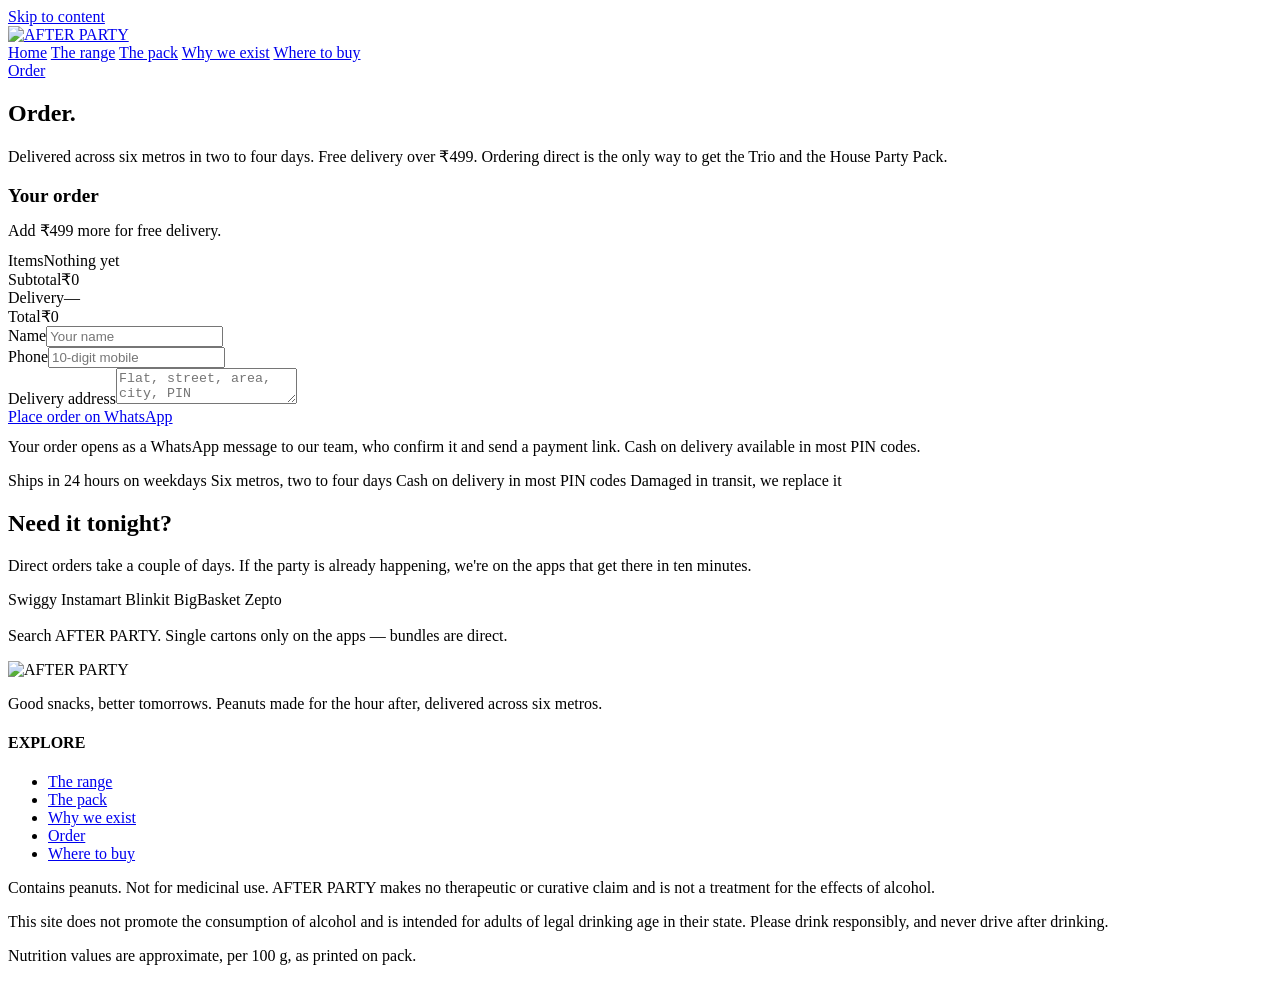
==== order.html @ a05097b3 "Add files via upload" ====
<!DOCTYPE html>
<html lang="en">
<head>
<meta charset="utf-8" />
<meta name="viewport" content="width=device-width, initial-scale=1" />
<title>Order — AFTER PARTY</title>
<meta name="description" content="Order AFTER PARTY peanuts direct. Single cartons, the Trio, or the House Party Pack. Free delivery over Rs 499." />
<meta name="theme-color" content="#1A0B24" />
<meta property="og:title" content="AFTER PARTY — good snacks, better tomorrows" />
<meta property="og:description" content="Peanuts for the hour after. Three flavours, 145 g, delivered." />
<link rel="preconnect" href="https://fonts.googleapis.com">
<link rel="preconnect" href="https://fonts.gstatic.com" crossorigin>
<link href="https://fonts.googleapis.com/css2?family=Bricolage+Grotesque:opsz,wght@12..96,400;12..96,600;12..96,800&family=Fraunces:ital,opsz,wght@0,9..144,400;0,9..144,600;1,9..144,400&display=swap" rel="stylesheet">
<link rel="icon" href="data:image/svg+xml,<svg xmlns='http://www.w3.org/2000/svg' viewBox='0 0 100 100'><rect width='100' height='100' rx='22' fill='%233A0B3F'/><path d='M55 18 L34 54 h14 l-6 30 22-38 h-14 z' fill='%23FFD21E'/></svg>">
<link rel="stylesheet" href="assets/styles.css">
</head>
<body>
<a class="skip" href="#main">Skip to content</a>

<header>
  <div class="wrap bar">
    <a class="mark" href="index.html"><img src="assets/logo.png" alt="AFTER PARTY" /></a>
    <nav>
      <a href="index.html">Home</a>
      <a href="product.html">The range</a>
      <a href="product.html#pack">The pack</a>
      <a href="story.html">Why we exist</a>
      <a href="index.html#stockists">Where to buy</a>
    </nav>
    <a class="cartlink" href="order.html" aria-current="page" data-cartcount>Order</a>
  </div>
</header>

<main id="main">

<section class="sec first">
  <div class="wrap">
    <div class="head">
      <h2>Order.</h2>
      <p class="lede">Delivered across six metros in two to four days. Free delivery over ₹499. Ordering direct is the only way to get the Trio and the House Party Pack.</p>
    </div>
    <div class="ordergrid">
      <div class="pick" id="pick"></div>

      <aside class="summary">
        <h3 style="font-size:1.2rem; margin-bottom:14px">Your order</h3>
        <div class="freebar"><i id="freebar"></i></div>
        <p class="small" id="freenote" style="margin:0 0 12px">Add ₹499 more for free delivery.</p>
        <div class="sumline"><span>Items</span><span id="sumitems">Nothing yet</span></div>
        <div class="sumline"><span>Subtotal</span><span id="sumsub">₹0</span></div>
        <div class="sumline"><span>Delivery</span><span id="sumship">—</span></div>
        <div class="sumline tot"><span>Total</span><span id="sumtot">₹0</span></div>

        <div class="fields">
          <div><label for="fname">Name</label><input id="fname" type="text" autocomplete="name" placeholder="Your name" /></div>
          <div><label for="fphone">Phone</label><input id="fphone" type="tel" autocomplete="tel" placeholder="10-digit mobile" /></div>
          <div><label for="faddr">Delivery address</label><textarea id="faddr" autocomplete="street-address" placeholder="Flat, street, area, city, PIN"></textarea></div>
        </div>

        <a class="btn" id="place" href="#" role="button">Place order on WhatsApp</a>
        <p class="small" style="margin-top:12px">Your order opens as a WhatsApp message to our team, who confirm it and send a payment link. Cash on delivery available in most PIN codes.</p>
      </aside>
    </div>

    <div class="trust">
      <span>Ships in 24 hours on weekdays</span>
      <span>Six metros, two to four days</span>
      <span>Cash on delivery in most PIN codes</span>
      <span>Damaged in transit, we replace it</span>
    </div>
  </div>
</section>

<section class="sec">
  <div class="wrap">
    <div class="head">
      <h2>Need it tonight?</h2>
      <p class="lede">Direct orders take a couple of days. If the party is already happening, we're on the apps that get there in ten minutes.</p>
    </div>
    <div class="platforms">
      <span class="plat"><i style="background:#FC8019"></i>Swiggy Instamart</span>
      <span class="plat"><i style="background:#F8CB46"></i>Blinkit</span>
      <span class="plat"><i style="background:#84C225"></i>BigBasket</span>
      <span class="plat"><i style="background:#7B2FF7"></i>Zepto</span>
    </div>
    <p class="small" style="margin-top:18px">Search AFTER PARTY. Single cartons only on the apps — bundles are direct.</p>
  </div>
</section>

</main>

<footer>
  <div class="wrap fgrid">
    <div>
      <img src="assets/logo.png" alt="AFTER PARTY" />
      <p class="small">Good snacks, better tomorrows. Peanuts made for the hour after, delivered across six metros.</p>
    </div>
    <div>
      <h4>EXPLORE</h4>
      <ul>
        <li><a href="product.html">The range</a></li>
        <li><a href="product.html#pack">The pack</a></li>
        <li><a href="story.html">Why we exist</a></li>
        <li><a href="order.html">Order</a></li>
        <li><a href="index.html#stockists">Where to buy</a></li>
      </ul>
    </div>
    <div class="legal">
      <p>Contains peanuts. Not for medicinal use. AFTER PARTY makes no therapeutic or curative claim and is not a treatment for the effects of alcohol.</p>
      <p>This site does not promote the consumption of alcohol and is intended for adults of legal drinking age in their state. Please drink responsibly, and never drive after drinking.</p>
      <p>Nutrition values are approximate, per 100 g, as printed on pack.</p>
    </div>
  </div>
</footer>

<script src="assets/app.js"></script>
</body>
</html>
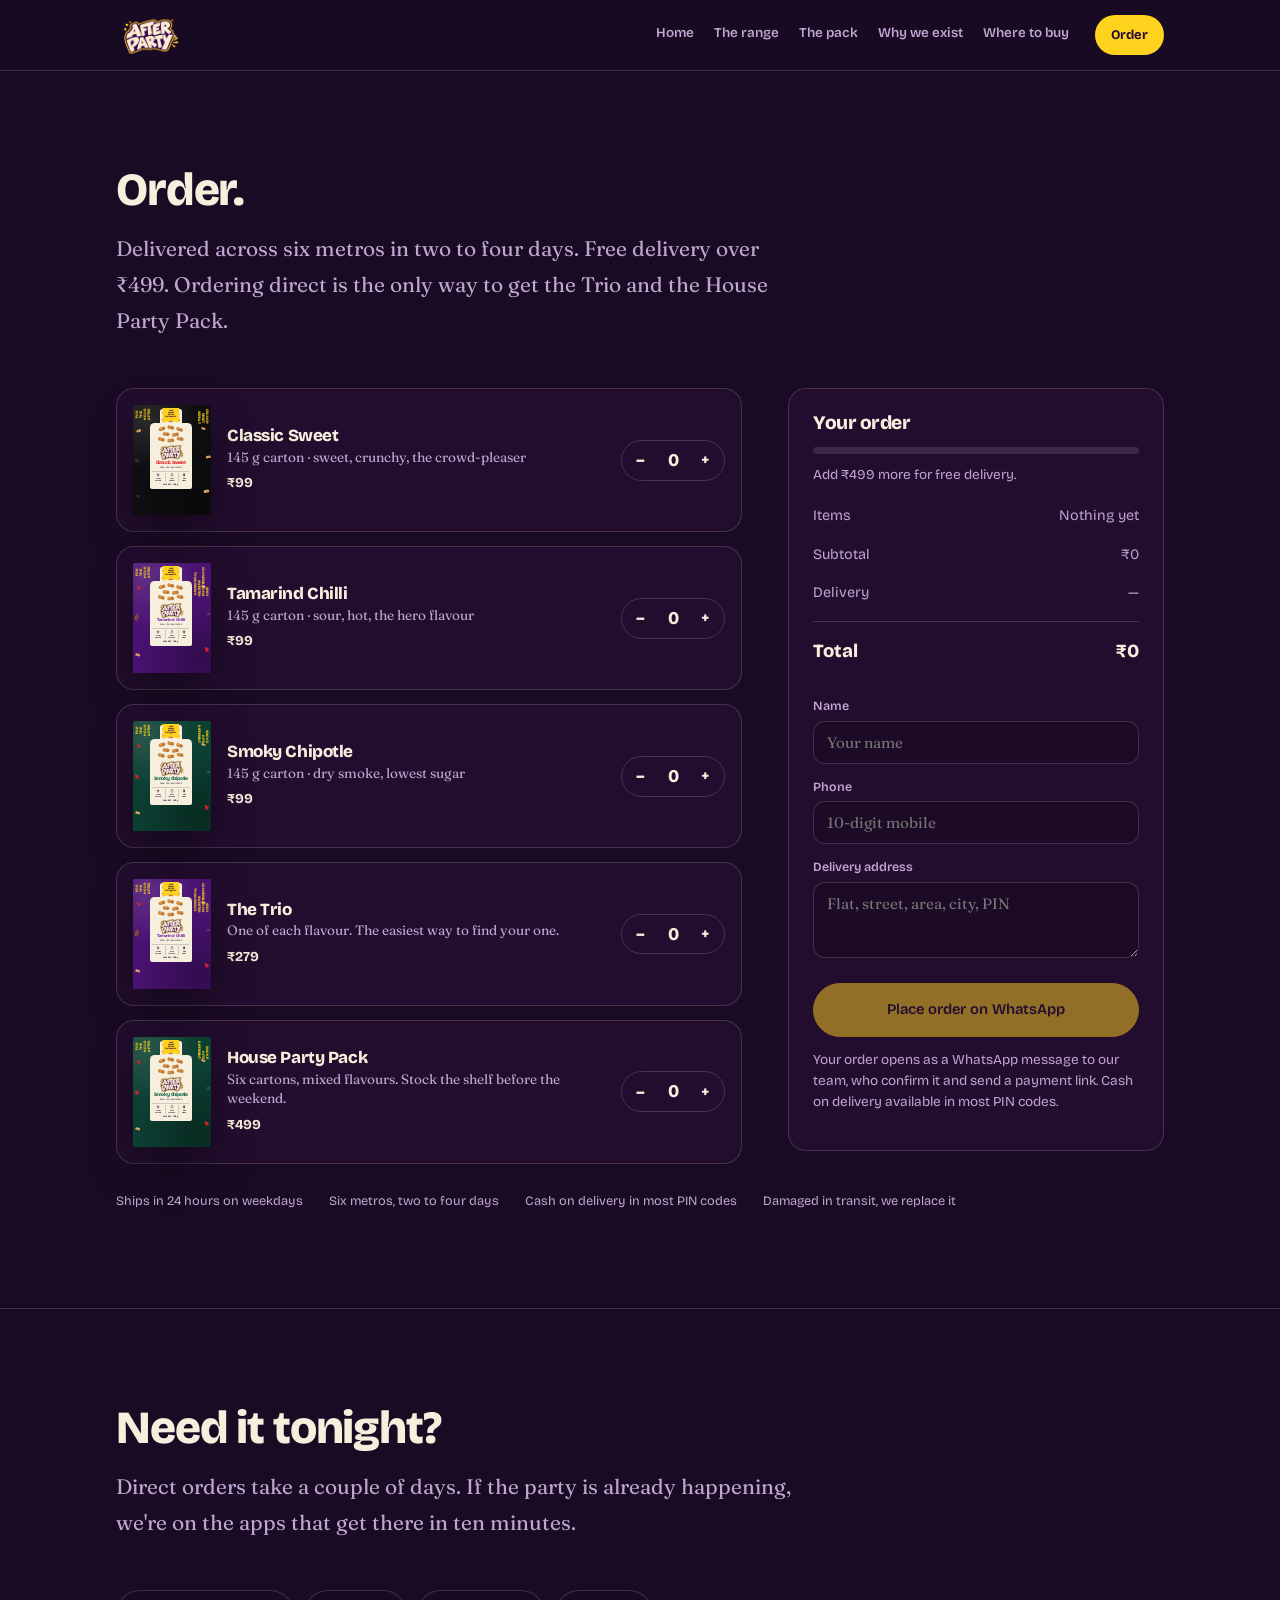
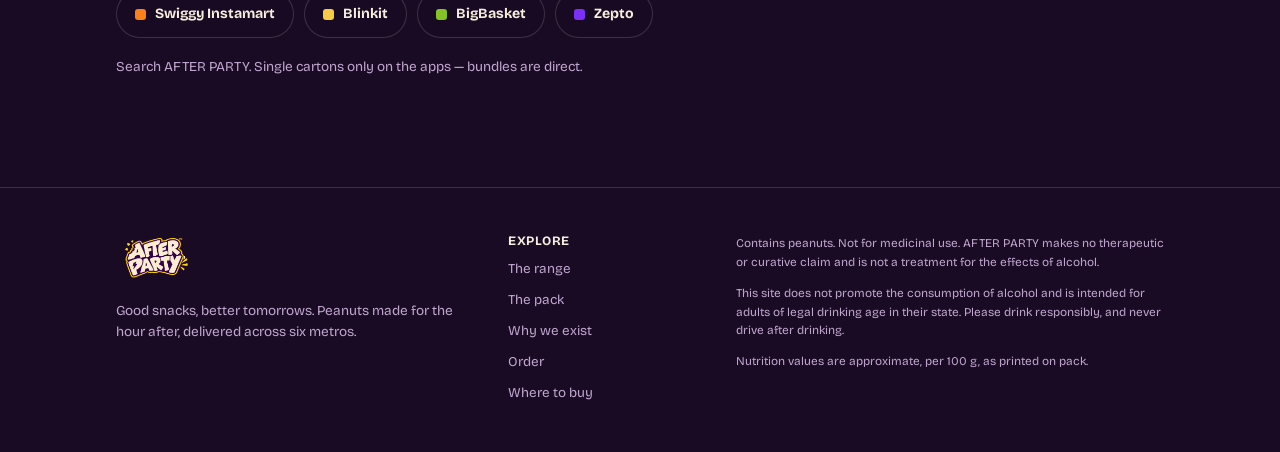
==== commit 402020b1: "Add files via upload" ====
--- a/order.html
+++ b/order.html
@@ -12,14 +12,14 @@
 <link rel="preconnect" href="https://fonts.gstatic.com" crossorigin>
 <link href="https://fonts.googleapis.com/css2?family=Bricolage+Grotesque:opsz,wght@12..96,400;12..96,600;12..96,800&family=Fraunces:ital,opsz,wght@0,9..144,400;0,9..144,600;1,9..144,400&display=swap" rel="stylesheet">
 <link rel="icon" href="data:image/svg+xml,<svg xmlns='http://www.w3.org/2000/svg' viewBox='0 0 100 100'><rect width='100' height='100' rx='22' fill='%233A0B3F'/><path d='M55 18 L34 54 h14 l-6 30 22-38 h-14 z' fill='%23FFD21E'/></svg>">
-<link rel="stylesheet" href="assets/styles.css">
+<link rel="stylesheet" href="styles.css">
 </head>
 <body>
 <a class="skip" href="#main">Skip to content</a>
 
 <header>
   <div class="wrap bar">
-    <a class="mark" href="index.html"><img src="assets/logo.png" alt="AFTER PARTY" /></a>
+    <a class="mark" href="index.html"><img src="logo.png" alt="AFTER PARTY" /></a>
     <nav>
       <a href="index.html">Home</a>
       <a href="product.html">The range</a>
@@ -92,7 +92,7 @@
 <footer>
   <div class="wrap fgrid">
     <div>
-      <img src="assets/logo.png" alt="AFTER PARTY" />
+      <img src="logo.png" alt="AFTER PARTY" />
       <p class="small">Good snacks, better tomorrows. Peanuts made for the hour after, delivered across six metros.</p>
     </div>
     <div>
@@ -113,6 +113,6 @@
   </div>
 </footer>
 
-<script src="assets/app.js"></script>
+<script src="app.js"></script>
 </body>
 </html>
--- a/styles.css
+++ b/styles.css
@@ -0,0 +1,303 @@
+/* ============ AFTER PARTY — shared styles ============ */
+:root{
+  --bg:#1A0B24; --surface:#2A1038; --text:#F7EFDD; --muted:#C0A6CF;
+  --accent:#FFD21E; --accent2:#FF5A5F; --line:rgba(247,239,221,.16);
+  --wrap:1160px; --gut:clamp(20px,5vw,56px); --r:18px; --ink:#2A0B33;
+  --display:"Bricolage Grotesque", system-ui, sans-serif;
+  --body:"Fraunces", Georgia, serif;
+}
+*{box-sizing:border-box}
+html{scroll-behavior:smooth; -webkit-text-size-adjust:100%}
+@media (prefers-reduced-motion:reduce){ html{scroll-behavior:auto} *{animation:none !important; transition-duration:.001ms !important} }
+body{margin:0; background:var(--bg); color:var(--text); font-family:var(--body);
+     font-size:clamp(16px,1.02vw + 13px,18px); line-height:1.72; overflow-x:hidden;
+     transition:background-color .18s linear, color .18s linear}
+h1,h2,h3,h4,.d{font-family:var(--display); line-height:1.02; letter-spacing:-.025em; font-weight:800; margin:0}
+p{margin:0 0 1em} a{color:inherit}
+img{max-width:100%}
+::selection{background:var(--accent); color:var(--ink)}
+:focus-visible{outline:3px solid var(--accent); outline-offset:3px; border-radius:6px}
+.wrap{max-width:var(--wrap); margin-inline:auto; padding-inline:var(--gut)}
+.sec{padding-block:clamp(60px,7.5vw,110px); border-top:1px solid var(--line)}
+.sec.first{border-top:0}
+.lede{font-size:clamp(17px,1.1vw + 14px,21px); color:var(--muted); max-width:62ch}
+.small{font-size:.85rem; line-height:1.55; font-family:var(--display); font-weight:400; color:var(--muted)}
+.hint{font-family:var(--display); font-weight:600; font-size:.74rem; letter-spacing:.04em; color:var(--accent)}
+.head{max-width:58ch; margin-bottom:clamp(28px,4vw,50px)}
+.head h2{font-size:clamp(28px,3.6vw,46px); margin-bottom:16px}
+.center{text-align:center; margin-inline:auto}
+
+/* ---------- header ---------- */
+header{position:sticky; top:0; z-index:50; background:color-mix(in srgb, var(--bg) 90%, transparent);
+       backdrop-filter:blur(14px) saturate(1.2); border-bottom:1px solid var(--line)}
+.bar{display:flex; align-items:center; gap:clamp(10px,2.4vw,26px); min-height:70px}
+.mark{display:flex; align-items:center; text-decoration:none; flex:none}
+.mark img{height:38px; width:auto; display:block}
+nav{display:flex; gap:20px; margin-left:auto}
+nav a{font-family:var(--display); font-weight:600; font-size:.84rem; text-decoration:none; color:var(--muted); padding:4px 0; border-bottom:2px solid transparent; white-space:nowrap}
+nav a:hover{color:var(--text); border-bottom-color:var(--accent)}
+nav a[aria-current=page]{color:var(--text); border-bottom-color:var(--accent)}
+.cartlink{font-family:var(--display); font-weight:700; font-size:.82rem; text-decoration:none; padding:9px 16px;
+  border-radius:99px; background:var(--accent); color:var(--ink); white-space:nowrap; flex:none}
+.cartlink:hover{filter:brightness(1.06)}
+@media (max-width:1040px){ nav{display:none} .bar{justify-content:space-between} }
+
+/* ---------- buttons ---------- */
+.btn{display:inline-block; font-family:var(--display); font-weight:600; font-size:.92rem; text-decoration:none;
+     padding:13px 22px; border-radius:99px; border:1.5px solid var(--accent); background:var(--accent);
+     color:var(--ink); cursor:pointer; transition:transform .12s ease}
+.btn:hover{transform:translateY(-2px)}
+.btn.ghost{background:transparent; color:var(--text); border-color:var(--line)}
+.btn.ghost:hover{border-color:var(--accent)}
+.btn.big{font-size:1rem; padding:16px 30px}
+.cta{display:flex; flex-wrap:wrap; gap:12px; margin-top:30px}
+
+/* ============ CARTON ============ */
+.cartbox{container-type:inline-size; width:100%}
+.cart{position:relative; width:100%; border-radius:2cqw; overflow:hidden; color:#fff;
+      font-family:var(--display); background:var(--fbg); box-shadow:0 18px 40px rgba(0,0,0,.38);
+      transition:transform .25s cubic-bezier(.2,.8,.3,1)}
+.cart::before{content:""; position:absolute; inset:0; z-index:0; background:
+   radial-gradient(circle at 16% 12%, rgba(255,255,255,.12), transparent 44%),
+   radial-gradient(circle at 86% 88%, rgba(0,0,0,.34), transparent 56%)}
+.cart > *{position:relative; z-index:2}
+.conf{position:absolute; z-index:1; opacity:.95}
+
+/* front */
+.face-front{aspect-ratio:105/148; padding:4.5cqw 3.5cqw; display:flex; flex-direction:column; align-items:center; gap:1.4cqw; text-align:center}
+.fhead{display:grid; grid-template-columns:13cqw minmax(0,1fr) 16cqw; gap:1.5cqw; width:100%; align-items:start}
+.vt{writing-mode:vertical-rl; font-weight:800; font-size:4.6cqw; line-height:1.1; letter-spacing:-.02em; color:var(--accent)}
+.vt.l{transform:rotate(180deg); justify-self:start}
+.vt.r{justify-self:end; text-align:right}
+.vt u{text-decoration:none; display:block; height:.5cqw; background:var(--accent); width:60%; margin-top:1.2cqw; border-radius:1cqw}
+.jarwrap{position:relative; display:flex; flex-direction:column; align-items:center; width:100%}
+.neck{width:46%; background:#F7EFDD; border-radius:3cqw 3cqw 0 0; padding:2cqw 1.5cqw 0; margin-bottom:-.5cqw}
+.neck svg{width:100%; height:auto; display:block}
+.ribbon{position:absolute; top:-1cqw; left:50%; transform:translateX(-50%); width:36%; background:var(--accent);
+  color:var(--ink); font-size:2.3cqw; font-weight:800; line-height:1.2; padding:1.6cqw 1cqw 2.6cqw;
+  clip-path:polygon(0 0,100% 0,100% 100%,50% 86%,0 100%); z-index:3}
+.ribbon i{display:block; font-size:3.4cqw; line-height:1; margin-top:.6cqw}
+.jar{width:88%; background:#F7EFDD; border-radius:6cqw 6cqw 2.5cqw 2.5cqw; padding:1.5cqw 3cqw 3cqw; color:var(--ink)}
+.jar .pnts{width:74%; margin:0 auto .5cqw; display:block}
+.jar .lg{width:72%; margin:0 auto; display:block}
+.flav{font-size:6.4cqw; font-weight:800; letter-spacing:-.04em; color:var(--facc); line-height:1.05; margin-top:.5cqw; white-space:nowrap}
+.flav.two{font-size:5.2cqw}
+.arach{font-size:2.6cqw; font-weight:600; letter-spacing:.1em; color:#5A4A5E; margin-top:.4cqw}
+.claims{display:flex; justify-content:space-between; gap:1cqw; margin-top:2cqw; padding-top:1.6cqw; border-top:.3cqw solid rgba(42,11,51,.18)}
+.claims span{display:flex; flex-direction:column; align-items:center; gap:.8cqw; font-size:1.9cqw; font-weight:700;
+  letter-spacing:.04em; width:32%; line-height:1.2; color:var(--ink)}
+.claims span + span{border-left:.3cqw solid rgba(42,11,51,.18); padding-left:1cqw}
+.claims svg{width:5.4cqw; height:5.4cqw; display:block}
+.netwt{font-size:2.8cqw; font-weight:700; margin-top:1.4cqw; color:var(--ink)}
+
+/* back / side / top */
+.face-back{aspect-ratio:105/148; padding:5cqw 4.5cqw; display:flex; flex-direction:column; gap:1.8cqw}
+.face-back img.lg{width:32%; display:block}
+.bk-tag{font-size:3.4cqw; font-weight:800; color:var(--accent); line-height:1.15}
+.bk-desc{font-size:2.5cqw; line-height:1.4; color:rgba(255,255,255,.88); font-family:var(--body)}
+.ntab{background:#fff; color:#111; border-radius:1cqw; padding:2cqw 2.4cqw; font-size:2.3cqw}
+.ntab h5{font-size:2.6cqw; margin:0 0 .4cqw; font-family:var(--display); font-weight:800}
+.ntab .per{font-size:2cqw; font-weight:600; color:#666; margin-bottom:1cqw; display:block}
+.ntab div{display:flex; justify-content:space-between; gap:2cqw; padding:.45cqw 0; border-top:1px solid rgba(0,0,0,.12)}
+.ntab div b{font-weight:700}
+.ntab div.e{background:rgba(255,210,30,.4); margin-inline:-1cqw; padding-inline:1cqw}
+.bk-block{font-size:2.25cqw; line-height:1.4; color:rgba(255,255,255,.9); font-family:var(--body)}
+.bk-block b{font-family:var(--display); font-weight:700; color:#fff}
+.bk-fields{display:flex; gap:2cqw; align-items:flex-end; margin-top:auto}
+.bk-fields .fl{flex:1; font-size:2cqw; color:rgba(255,255,255,.75)}
+.bk-fields .fl span{display:block; border-bottom:1px dotted rgba(255,255,255,.5); height:2.4cqw}
+.bk-foot{display:flex; align-items:flex-end; justify-content:space-between; gap:2cqw}
+.bcode{display:flex; align-items:flex-end; gap:.4cqw; height:9cqw; background:#fff; padding:1cqw; border-radius:.6cqw}
+.bcode i{display:block; width:.55cqw; height:100%; background:#111}
+.bcode i:nth-child(3n){width:1.1cqw} .bcode i:nth-child(4n){height:80%}
+.vegm{width:5cqw; height:5cqw; border:.45cqw solid #1F7A34; display:grid; place-items:center; background:#fff}
+.vegm i{width:2.2cqw; height:2.2cqw; border-radius:50%; background:#1F7A34}
+.bk-sign{font-size:3cqw; font-weight:800; color:var(--accent); line-height:1.15}
+.face-side{aspect-ratio:50/148; padding:6cqw 4cqw; display:flex; flex-direction:column; gap:4cqw}
+.face-side .big{font-size:9cqw; font-weight:800; line-height:1.02; letter-spacing:-.03em}
+.face-side .big em{font-style:normal; color:var(--accent)}
+.face-side ul{list-style:none; margin:0; padding:0; display:grid; gap:3cqw; font-size:4.2cqw; font-weight:700}
+.face-side li{display:flex; align-items:center; gap:2.5cqw}
+.face-side li svg{width:8cqw; height:8cqw; flex:none}
+.face-side .sign{margin-top:auto; font-size:5cqw; font-weight:800; color:var(--accent); line-height:1.12}
+.face-top{aspect-ratio:105/50; display:grid; place-items:center; text-align:center; padding:4cqw}
+.face-top img{width:38%; display:block; margin:0 auto 2cqw}
+.face-top p{margin:0; font-size:4cqw; font-weight:800}
+
+/* ---------- hero ---------- */
+.hero{padding-top:clamp(34px,5vw,60px); padding-bottom:clamp(44px,6vw,84px); position:relative; overflow:hidden}
+.hero::after{content:""; position:absolute; inset:auto -30% -62% 42%; height:520px; border-radius:50%;
+  background:radial-gradient(circle at 50% 50%, color-mix(in srgb, var(--accent2) 28%, transparent), transparent 62%);
+  filter:blur(30px); pointer-events:none}
+.hero .wrap{position:relative; z-index:1}
+.herogrid{display:grid; grid-template-columns:minmax(0,1.05fr) minmax(0,.95fr); gap:clamp(24px,5vw,58px); align-items:center}
+@media (max-width:900px){ .herogrid{grid-template-columns:1fr} }
+h1{font-size:clamp(38px,6.6vw,76px)}
+.heroline{margin-top:22px; max-width:48ch; font-size:clamp(17px,1vw + 14px,20px); color:var(--muted)}
+.herostack{display:flex; justify-content:center; align-items:center; min-height:330px}
+.herostack .cartbox{width:min(46%,210px)}
+.herostack .cartbox:first-child{transform:rotate(-8deg) translate(20px,10px); z-index:0}
+.herostack .cartbox:last-child{transform:rotate(5deg) translate(-16px,-6px); z-index:1}
+.timeline{display:grid; grid-template-columns:repeat(3,1fr); margin-top:40px; border-top:1px solid var(--line)}
+.timeline div{padding:16px 16px 0 0}
+.timeline b{display:block; font-family:var(--display); font-weight:800; font-size:1.05rem}
+.timeline p{margin:4px 0 0; font-size:.88rem; color:var(--muted); line-height:1.5}
+.timeline div:nth-child(2) b{color:var(--accent)}
+@media (max-width:620px){ .timeline{grid-template-columns:1fr} .timeline div{border-top:1px solid var(--line); padding-top:12px} .timeline div:first-child{border-top:0} }
+
+/* ---------- sku grid ---------- */
+.skus{display:grid; grid-template-columns:repeat(auto-fit,minmax(255px,1fr)); gap:20px}
+.sku{border:1px solid var(--line); border-radius:var(--r); padding:20px; display:flex; flex-direction:column; gap:10px;
+     background:color-mix(in srgb, var(--surface) 55%, transparent)}
+.sku:hover .cart{transform:translateY(-6px) rotate(-1.5deg)}
+.sku.shake .cart{animation:wob .5s ease}
+@keyframes wob{0%{transform:translateY(-6px) rotate(-1.5deg)}30%{transform:translateY(-13px) rotate(5deg)}
+  60%{transform:translateY(-3px) rotate(-4deg)}100%{transform:translateY(-6px) rotate(-1.5deg)}}
+.sku h3{font-size:1.22rem}
+.sku p{margin:0; font-size:.94rem; color:var(--muted); line-height:1.55}
+.meter{list-style:none; margin:2px 0 0; padding:0; display:grid; gap:7px}
+.meter li{display:flex; align-items:center; gap:10px; font-family:var(--display); font-weight:600; font-size:.78rem; color:var(--muted)}
+.meter li span{margin-left:auto; display:flex; gap:4px}
+.meter i{width:7px; height:7px; border-radius:50%; background:color-mix(in srgb, var(--text) 16%, transparent)}
+.meter i.on{background:var(--accent)}
+.sku .price{margin-top:auto; font-family:var(--display); font-weight:800; font-size:1.02rem; padding-top:14px;
+            border-top:1px solid var(--line); display:flex; align-items:center; gap:10px; flex-wrap:wrap}
+.sku .price small{font-weight:400; font-size:.74rem; color:var(--muted)}
+.add{margin-left:auto; font-family:var(--display); font-weight:600; font-size:.8rem; cursor:pointer; padding:8px 15px;
+     border-radius:99px; border:1.5px solid var(--accent); background:var(--accent); color:var(--ink)}
+.add:hover{filter:brightness(1.07)}
+.switch{display:inline-flex; padding:4px; border:1px solid var(--line); border-radius:99px; gap:4px; margin-bottom:26px}
+.switch button{font-family:var(--display); font-weight:600; font-size:.85rem; padding:9px 18px; border-radius:99px; border:0; cursor:pointer; background:transparent; color:var(--muted)}
+.switch button[aria-pressed=true]{background:var(--accent); color:var(--ink)}
+
+/* ---------- pack explorer ---------- */
+.explorer{display:grid; grid-template-columns:minmax(0,.95fr) minmax(0,1.05fr); gap:clamp(24px,5vw,54px); align-items:center}
+@media (max-width:900px){ .explorer{grid-template-columns:1fr} }
+.stage{display:flex; justify-content:center; align-items:center; min-height:clamp(320px,44vw,460px)}
+.stage .cartbox{transition:width .3s ease}
+.flavslider .names{display:flex; justify-content:space-between; font-family:var(--display); font-weight:600; font-size:.78rem; color:var(--muted); margin-bottom:2px}
+.flavslider .names b{color:var(--text)}
+.faces{display:flex; flex-wrap:wrap; gap:6px; margin:22px 0 18px}
+.faces button{font-family:var(--display); font-weight:600; font-size:.78rem; padding:7px 13px; border-radius:99px;
+              border:1px solid var(--line); background:transparent; color:var(--muted); cursor:pointer}
+.faces button[aria-pressed=true]{color:var(--ink); background:var(--accent); border-color:var(--accent)}
+.facenote{font-size:.95rem; color:var(--muted); min-height:3.4em}
+input[type=range]{-webkit-appearance:none; appearance:none; width:100%; height:22px; background:transparent; margin:0; cursor:grab}
+input[type=range]::-webkit-slider-runnable-track{height:6px; border-radius:99px; background:linear-gradient(90deg,var(--accent2),var(--accent))}
+input[type=range]::-moz-range-track{height:6px; border-radius:99px; background:linear-gradient(90deg,var(--accent2),var(--accent))}
+input[type=range]::-webkit-slider-thumb{-webkit-appearance:none; width:20px; height:20px; border-radius:50%; background:var(--text); border:3px solid var(--bg); margin-top:-7px}
+input[type=range]::-moz-range-thumb{width:20px; height:20px; border-radius:50%; background:var(--text); border:3px solid var(--bg)}
+
+/* ---------- availability ---------- */
+.availwrap{background:color-mix(in srgb, var(--surface) 60%, transparent); border:1px solid var(--line); border-radius:26px;
+  padding:clamp(26px,4vw,48px)}
+.availquote{font-family:var(--display); font-weight:800; font-size:clamp(24px,3.4vw,42px); letter-spacing:-.03em; line-height:1.08; max-width:18ch}
+.availquote span{display:block; color:var(--accent); font-size:.66em; margin-top:10px; letter-spacing:-.02em}
+.platforms{display:flex; flex-wrap:wrap; gap:10px; margin-top:26px}
+.plat{display:flex; align-items:center; gap:9px; font-family:var(--display); font-weight:700; font-size:.88rem;
+  padding:11px 18px; border-radius:99px; border:1px solid var(--line); background:color-mix(in srgb, var(--bg) 55%, transparent)}
+.plat i{width:11px; height:11px; border-radius:3px; display:block}
+.availgrid{display:grid; grid-template-columns:minmax(0,1fr) minmax(0,300px); gap:clamp(24px,4vw,48px); align-items:center}
+@media (max-width:860px){ .availgrid{grid-template-columns:1fr} }
+.phone{width:100%; max-width:300px; margin-inline:auto; border-radius:38px; padding:10px; background:#0C0913;
+  border:1px solid rgba(255,255,255,.14); box-shadow:0 26px 60px rgba(0,0,0,.45)}
+.screen{background:#151021; border-radius:29px; overflow:hidden; color:#EFE7FB; font-family:var(--display); font-size:.8rem}
+.statusbar{display:flex; justify-content:space-between; padding:9px 18px 4px; font-size:.68rem; font-weight:600; color:#B9A9D6}
+.statusbar b{font-weight:800; color:#EFE7FB}
+.appbar{padding:6px 16px 12px; display:flex; align-items:center; gap:8px; font-weight:800; font-size:.86rem}
+.appbar em{font-style:normal; margin-left:auto; font-size:.66rem; font-weight:600; color:#7CE0A8}
+.searchfield{margin:0 14px 12px; background:rgba(255,255,255,.07); border-radius:12px; padding:9px 12px; font-size:.76rem; color:#B9A9D6}
+.applist{padding:0 14px 16px; display:grid; grid-template-columns:1fr 1fr; gap:10px}
+.appcard{background:rgba(255,255,255,.05); border-radius:12px; padding:8px}
+.appcard.hit{background:rgba(255,210,30,.14); outline:1px solid rgba(255,210,30,.45)}
+.appcard b{display:block; font-size:.66rem; font-weight:700; margin-top:6px; line-height:1.2}
+.appcard span{font-size:.62rem; color:#B9A9D6}
+.appcard .buy{margin-top:6px; text-align:center; font-size:.62rem; font-weight:800; padding:5px; border-radius:7px; background:#FFD21E; color:#2A0B33}
+.appfoot{padding:11px 16px 16px; border-top:1px solid rgba(255,255,255,.08); font-size:.68rem; color:#B9A9D6; display:flex; justify-content:space-between}
+.appfoot b{color:#7CE0A8}
+.capt{font-family:var(--display); font-size:.76rem; font-weight:600; color:var(--muted); text-align:center; margin-top:12px}
+
+/* ---------- order page ---------- */
+.ordergrid{display:grid; grid-template-columns:minmax(0,1.25fr) minmax(0,.75fr); gap:clamp(24px,4vw,46px); align-items:start}
+@media (max-width:900px){ .ordergrid{grid-template-columns:1fr} }
+.pick{display:grid; gap:14px}
+.pickrow{display:grid; grid-template-columns:78px minmax(0,1fr) auto; gap:16px; align-items:center;
+  border:1px solid var(--line); border-radius:var(--r); padding:16px;
+  background:color-mix(in srgb, var(--surface) 50%, transparent)}
+.pickrow h3{font-size:1.06rem; margin-bottom:3px}
+.pickrow p{margin:0; font-size:.85rem; color:var(--muted); line-height:1.45}
+.qty{display:flex; align-items:center; gap:4px; border:1px solid var(--line); border-radius:99px; padding:4px}
+.qty button{width:30px; height:30px; border-radius:50%; border:0; cursor:pointer; background:transparent; color:var(--text);
+  font-family:var(--display); font-weight:800; font-size:1rem; line-height:1}
+.qty button:hover{background:var(--accent); color:var(--ink)}
+.qty output{min-width:2.2ch; text-align:center; font-family:var(--display); font-weight:800; font-variant-numeric:tabular-nums}
+.summary{border:1px solid var(--line); border-radius:var(--r); padding:24px; position:sticky; top:92px;
+  background:color-mix(in srgb, var(--surface) 62%, transparent)}
+.sumline{display:flex; justify-content:space-between; gap:12px; font-family:var(--display); font-size:.9rem; padding:7px 0; color:var(--muted)}
+.sumline.tot{font-size:1.16rem; font-weight:800; color:var(--text); border-top:1px solid var(--line); margin-top:8px; padding-top:14px}
+.summary .btn{width:100%; text-align:center; margin-top:16px}
+.freebar{height:7px; border-radius:99px; background:color-mix(in srgb, var(--text) 12%, transparent); overflow:hidden; margin:6px 0 10px}
+.freebar i{display:block; height:100%; background:var(--accent); width:0; transition:width .35s ease}
+.fields{display:grid; gap:12px; margin-top:20px}
+.fields label{font-family:var(--display); font-weight:600; font-size:.78rem; color:var(--muted); display:block; margin-bottom:4px}
+.fields input, .fields textarea{width:100%; font-family:var(--body); font-size:.95rem; color:var(--text);
+  background:color-mix(in srgb, var(--bg) 70%, transparent); border:1px solid var(--line); border-radius:12px; padding:11px 13px}
+.fields textarea{min-height:76px; resize:vertical}
+.trust{display:flex; flex-wrap:wrap; gap:14px 26px; margin-top:26px; font-family:var(--display); font-size:.8rem; color:var(--muted)}
+
+/* ---------- misc blocks ---------- */
+.grid2{display:grid; grid-template-columns:repeat(auto-fit,minmax(250px,1fr)); gap:clamp(20px,3vw,40px)}
+.stat b{display:block; font-family:var(--display); font-weight:800; font-size:clamp(30px,3.4vw,44px); line-height:1.05; color:var(--accent)}
+.stat p{margin:8px 0 0; font-size:.94rem; color:var(--muted); max-width:34ch}
+.bars{display:grid; gap:18px; max-width:640px}
+.bar b{font-family:var(--display); font-weight:600; font-size:.9rem; display:flex; justify-content:space-between; gap:12px; margin-bottom:7px}
+.bar b span{color:var(--muted); font-variant-numeric:tabular-nums}
+.track{height:10px; border-radius:99px; background:color-mix(in srgb, var(--text) 10%, transparent); overflow:hidden}
+.fill{height:100%; width:0; border-radius:99px; background:var(--accent2); transition:width 1.1s cubic-bezier(.2,.7,.2,1)}
+.bar.lead .fill{background:var(--accent)}
+.in .fill{width:var(--w)}
+.evgrid{display:grid; grid-template-columns:minmax(0,1fr) minmax(0,.85fr); gap:clamp(26px,5vw,58px); align-items:start}
+@media (max-width:880px){ .evgrid{grid-template-columns:1fr} }
+.callout{border-left:3px solid var(--accent); padding:4px 0 4px 22px; font-size:clamp(19px,1.5vw + 14px,26px);
+  line-height:1.35; font-family:var(--display); font-weight:600}
+.callout em{font-family:var(--body); font-style:italic; font-weight:400; display:block; font-size:.62em; color:var(--muted); margin-top:14px; line-height:1.5}
+.maprow{display:grid; grid-template-columns:minmax(0,1.05fr) minmax(0,.95fr); gap:clamp(26px,5vw,54px); align-items:center}
+@media (max-width:880px){ .maprow{grid-template-columns:1fr} }
+.mapbox{border:1px solid var(--line); border-radius:var(--r); padding:14px; background:color-mix(in srgb, var(--surface) 45%, transparent)}
+.mapbox svg{width:100%; height:auto; display:block}
+.statement{font-size:clamp(18px,1.3vw + 14px,22px); line-height:1.5}
+.mantra{font-family:var(--display); font-weight:800; font-size:clamp(23px,2.5vw,33px); margin-top:24px; color:var(--accent)}
+.mantra span{display:block; color:var(--text); font-size:.62em; font-weight:600; margin-top:8px}
+.segs{display:grid; grid-template-columns:repeat(auto-fit,minmax(240px,1fr)); border:1px solid var(--line); border-radius:var(--r); overflow:hidden}
+.seg{padding:26px; border-right:1px solid var(--line)}
+.seg:last-child{border-right:0}
+@media (max-width:880px){ .seg{border-right:0; border-bottom:1px solid var(--line)} .seg:last-child{border-bottom:0} }
+.seg .tag{font-family:var(--display); font-weight:600; font-size:.74rem; color:var(--accent)}
+.seg h3{font-size:1.18rem; margin:8px 0 10px}
+.seg p{font-size:.93rem; color:var(--muted); margin:0}
+.seg .meta{margin-top:14px; font-family:var(--display); font-size:.8rem; font-weight:600}
+.rows{border-top:1px solid var(--line)}
+.row{display:grid; grid-template-columns:minmax(0,.9fr) minmax(0,1.4fr) minmax(0,1.1fr); gap:20px; padding:20px 0; border-bottom:1px solid var(--line); align-items:baseline}
+.row h4{font-size:1.02rem} .row p{margin:0; font-size:.93rem; color:var(--muted)}
+.row .win2{font-family:var(--display); font-weight:600; font-size:.92rem; color:var(--accent)}
+@media (max-width:760px){ .row{grid-template-columns:1fr; gap:8px} }
+.tiles{display:grid; grid-template-columns:repeat(auto-fit,minmax(215px,1fr)); gap:18px}
+.tile{border-radius:16px; padding:24px; min-height:158px; display:flex; flex-direction:column; justify-content:space-between; font-family:var(--display); color:#fff}
+.tile p{font-size:clamp(17px,1.4vw,20px); font-weight:800; line-height:1.15; margin:0}
+.tile span{font-size:.68rem; font-weight:600; opacity:.85}
+.tile.a{background:#0E0E10; border:1px solid #E01E26}
+.tile.b{background:#4A1273}
+.tile.c{background:#0C4032}
+
+/* ---------- footer ---------- */
+footer{border-top:1px solid var(--line); padding-block:46px; font-size:.86rem; color:var(--muted)}
+.fgrid{display:grid; grid-template-columns:minmax(0,1.1fr) minmax(0,.6fr) minmax(0,1.3fr); gap:30px}
+@media (max-width:860px){ .fgrid{grid-template-columns:1fr} }
+footer img{height:44px; margin-bottom:14px}
+footer h4{font-family:var(--display); font-size:.8rem; font-weight:700; color:var(--text); margin-bottom:10px; letter-spacing:.04em}
+footer ul{list-style:none; margin:0; padding:0; display:grid; gap:7px}
+footer ul a{font-family:var(--display); font-size:.84rem; text-decoration:none; color:var(--muted)}
+footer ul a:hover{color:var(--accent)}
+.legal{font-family:var(--display); font-size:.74rem; line-height:1.6}
+.skip{position:absolute; left:-999px}
+.skip:focus{left:var(--gut); top:10px; z-index:99; background:var(--accent); color:var(--ink); padding:10px 16px; border-radius:8px; font-family:var(--display)}
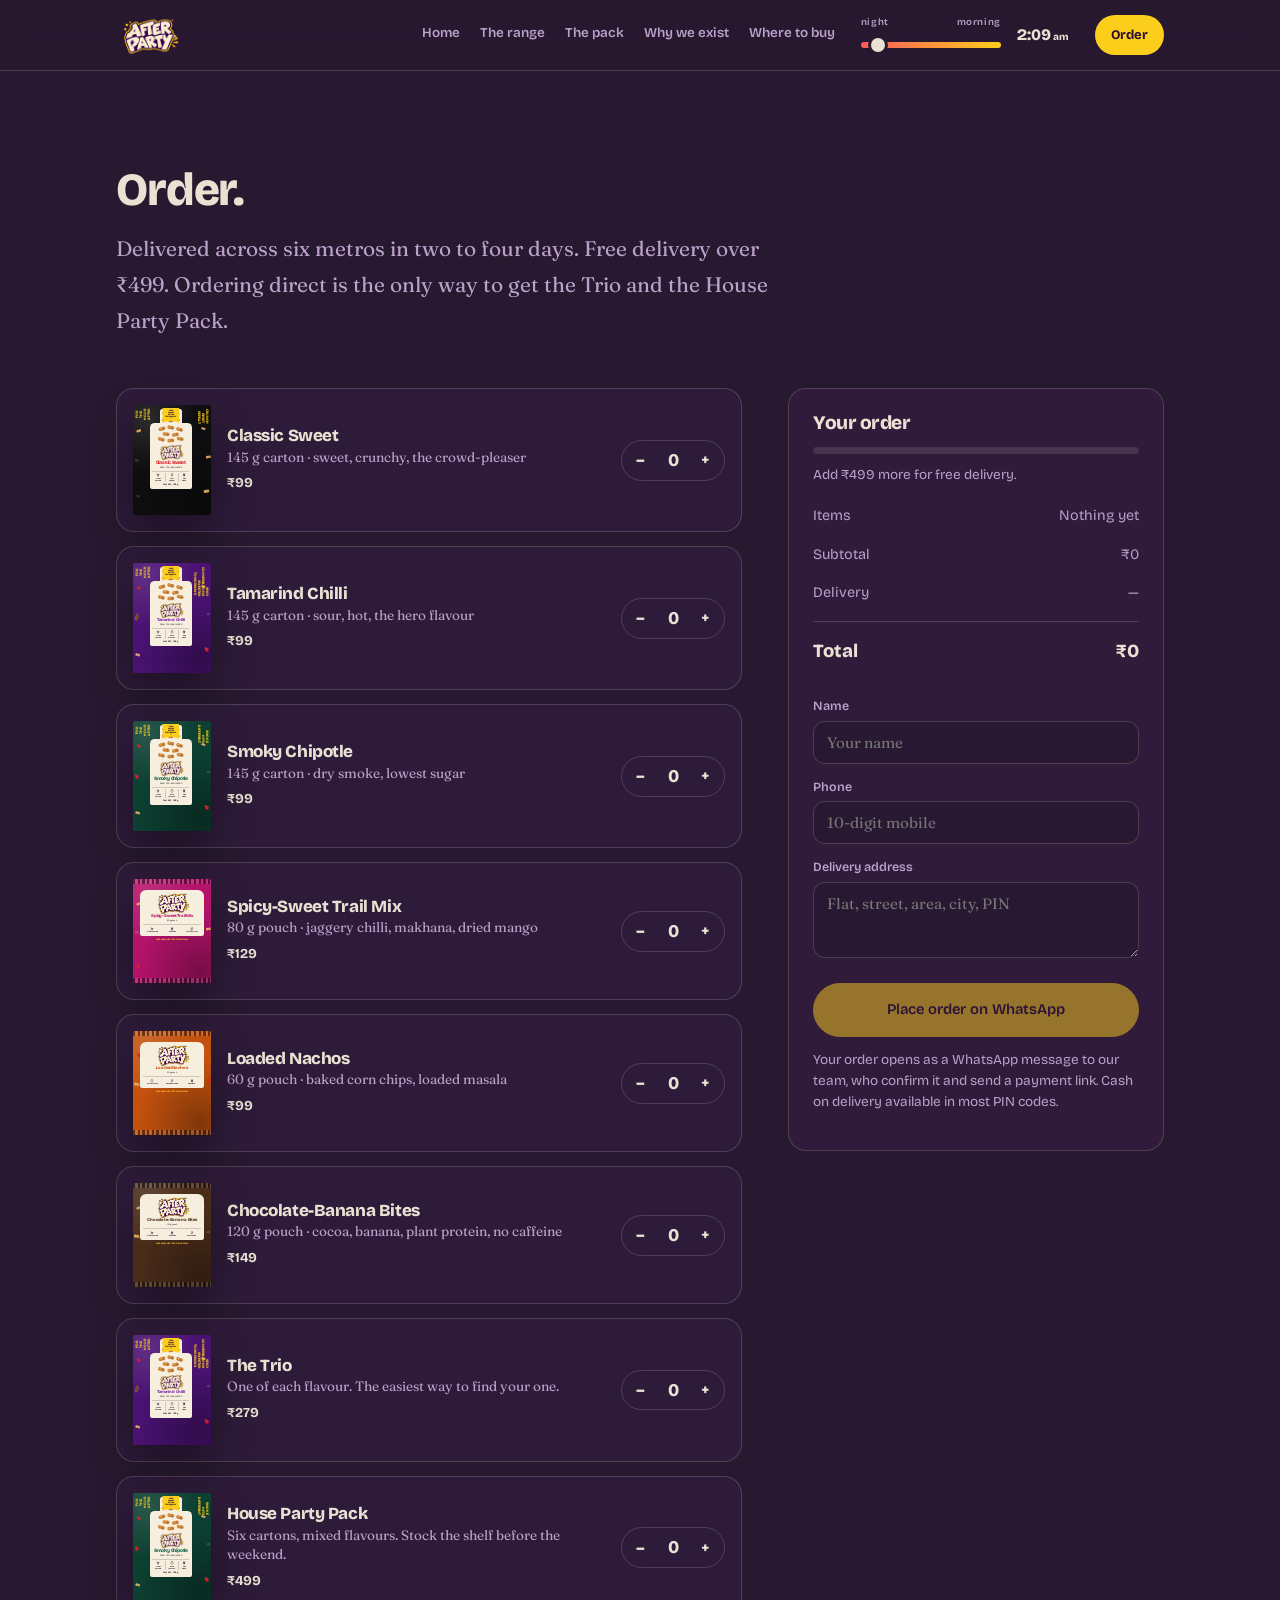
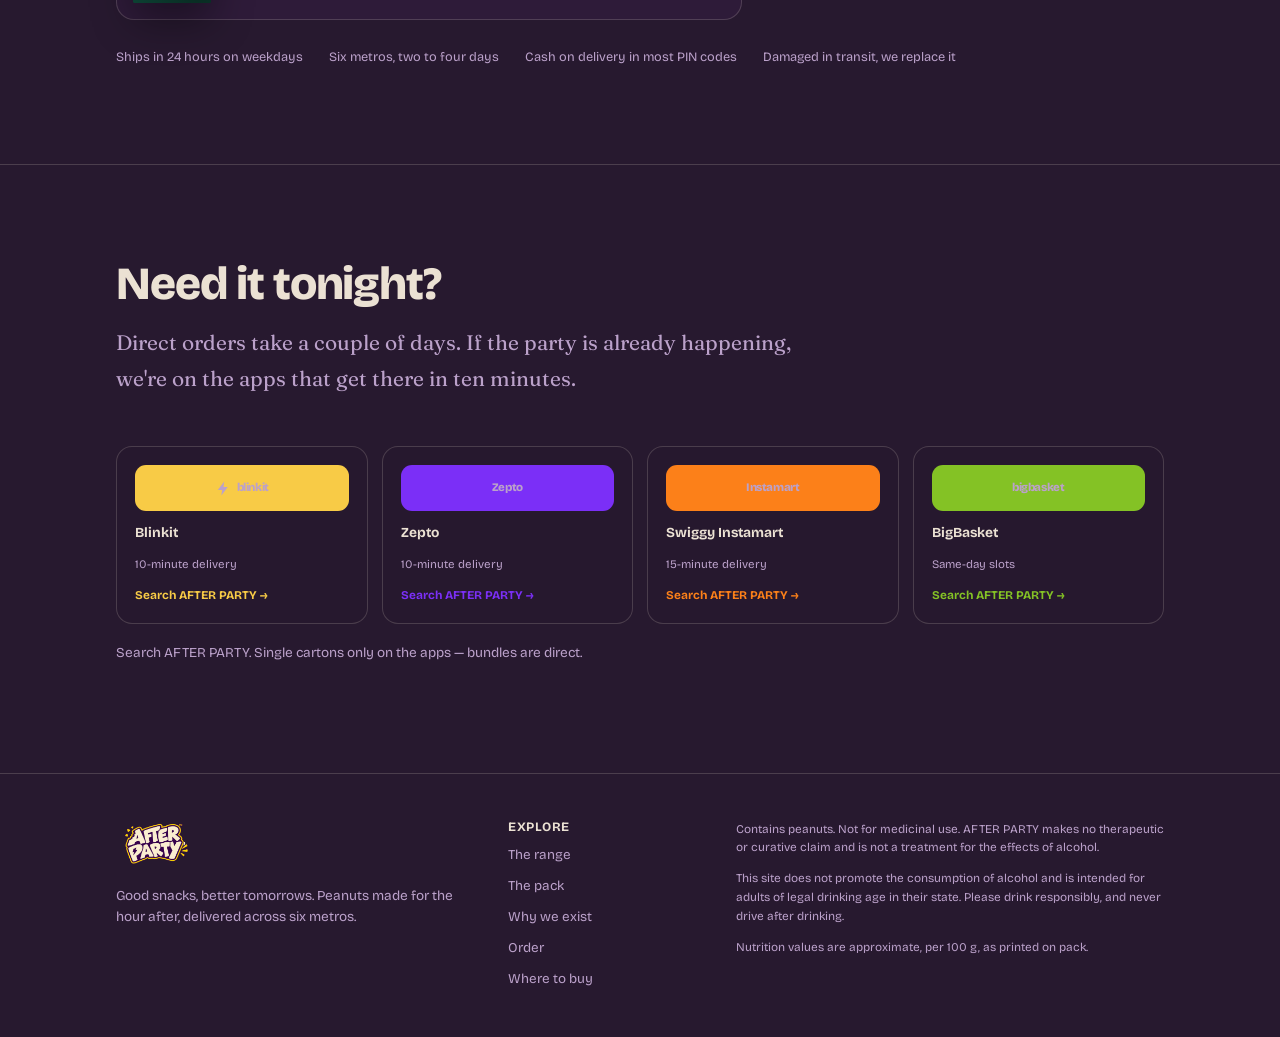
==== commit 38c9305c: "Add files via upload" ====
--- a/order.html
+++ b/order.html
@@ -27,6 +27,13 @@
       <a href="story.html">Why we exist</a>
       <a href="index.html#stockists">Where to buy</a>
     </nav>
+    <div class="dial">
+      <div class="dialtrack">
+        <div class="cap"><span>night</span><span>morning</span></div>
+        <input id="time" type="range" min="0" max="100" value="6" step="1" aria-label="Move the night forward to the morning after" />
+      </div>
+      <div class="clock" id="clock">1:47<span style="font-size:.62em"> am</span></div>
+    </div>
     <a class="cartlink" href="order.html" aria-current="page" data-cartcount>Order</a>
   </div>
 </header>
@@ -77,11 +84,23 @@
       <h2>Need it tonight?</h2>
       <p class="lede">Direct orders take a couple of days. If the party is already happening, we're on the apps that get there in ten minutes.</p>
     </div>
-    <div class="platforms">
-      <span class="plat"><i style="background:#FC8019"></i>Swiggy Instamart</span>
-      <span class="plat"><i style="background:#F8CB46"></i>Blinkit</span>
-      <span class="plat"><i style="background:#84C225"></i>BigBasket</span>
-      <span class="plat"><i style="background:#7B2FF7"></i>Zepto</span>
+          <div class="retailers">
+      <a class="retailer" style="--rc:#F8CB46;--rt:#1A1A1A" href="https://blinkit.com" target="_blank" rel="noopener">
+        <span class="rlogo"><svg viewBox="0 0 24 24" fill="currentColor"><path d="M13 2 4 14h6l-1 8 9-12h-6z"/></svg>blinkit</span>
+        <b>Blinkit</b><span>10-minute delivery</span><span class="go">Search AFTER PARTY →</span>
+      </a>
+      <a class="retailer" style="--rc:#7B2FF7;--rt:#ffffff" href="https://www.zeptonow.com" target="_blank" rel="noopener">
+        <span class="rlogo">Zepto</span>
+        <b>Zepto</b><span>10-minute delivery</span><span class="go">Search AFTER PARTY →</span>
+      </a>
+      <a class="retailer" style="--rc:#FC8019;--rt:#ffffff" href="https://www.swiggy.com/instamart" target="_blank" rel="noopener">
+        <span class="rlogo">Instamart</span>
+        <b>Swiggy Instamart</b><span>15-minute delivery</span><span class="go">Search AFTER PARTY →</span>
+      </a>
+      <a class="retailer" style="--rc:#84C225;--rt:#ffffff" href="https://www.bigbasket.com" target="_blank" rel="noopener">
+        <span class="rlogo">bigbasket</span>
+        <b>BigBasket</b><span>Same-day slots</span><span class="go">Search AFTER PARTY →</span>
+      </a>
     </div>
     <p class="small" style="margin-top:18px">Search AFTER PARTY. Single cartons only on the apps — bundles are direct.</p>
   </div>
--- a/styles.css
+++ b/styles.css
@@ -123,6 +123,40 @@
 .face-top{aspect-ratio:105/50; display:grid; place-items:center; text-align:center; padding:4cqw}
 .face-top img{width:38%; display:block; margin:0 auto 2cqw}
 .face-top p{margin:0; font-size:4cqw; font-weight:800}
+
+/* ---------- pouch ---------- */
+.face-pouch{aspect-ratio:105/140; padding:0 4cqw; display:flex; flex-direction:column; align-items:center; text-align:center}
+.crimp{width:calc(100% + 8cqw); height:7cqw; margin-inline:-4cqw; flex:none;
+  background:repeating-linear-gradient(90deg, rgba(0,0,0,.45) 0 3cqw, rgba(255,255,255,.14) 3cqw 6cqw)}
+.crimp.b{margin-top:auto}
+.plabel{background:#F7EFDD; color:var(--ink); width:88%; margin-top:7cqw; border-radius:8cqw 8cqw 3cqw 3cqw; padding:3cqw 3cqw 3.5cqw}
+.plabel .lg{width:62%; margin:0 auto .5cqw; display:block}
+.pname{font-size:5.4cqw; font-weight:800; letter-spacing:-.035em; line-height:1.05; color:var(--facc2, #2A0B33)}
+.psub{font-size:2.6cqw; font-weight:600; letter-spacing:.08em; color:#5A4A5E; margin-top:.8cqw}
+.pclaims{display:flex; justify-content:space-between; gap:1cqw; margin-top:2.4cqw; padding-top:1.8cqw; border-top:.3cqw solid rgba(42,11,51,.18)}
+.pclaims span{display:flex; flex-direction:column; align-items:center; gap:.8cqw; width:32%; font-size:1.85cqw; font-weight:700; line-height:1.2; color:var(--ink)}
+.pclaims svg{width:5.2cqw; height:5.2cqw}
+.pfoot{font-size:2.4cqw; font-weight:800; letter-spacing:.1em; color:var(--accent); padding:3cqw 0}
+
+/* ---------- retailer buttons ---------- */
+.retailers{display:grid; grid-template-columns:repeat(auto-fit,minmax(150px,1fr)); gap:14px; margin-top:26px}
+.retailer{display:flex; flex-direction:column; gap:10px; text-decoration:none; padding:18px; border-radius:16px;
+  border:1px solid var(--line); background:color-mix(in srgb, var(--bg) 55%, transparent);
+  transition:transform .15s ease, border-color .15s ease, background-color .15s ease}
+.retailer:hover{transform:translateY(-3px); border-color:var(--rc); background:color-mix(in srgb, var(--rc) 12%, transparent)}
+.rlogo{display:flex; align-items:center; justify-content:center; height:46px; border-radius:11px; background:var(--rc); color:var(--rt);
+  font-family:var(--display); font-weight:800; font-size:1.02rem; letter-spacing:-.04em; gap:5px}
+.rlogo svg{width:17px; height:17px}
+.retailer b{font-family:var(--display); font-weight:700; font-size:.86rem}
+.retailer span{font-family:var(--display); font-size:.72rem; color:var(--muted)}
+.retailer .go{font-family:var(--display); font-weight:700; font-size:.74rem; color:var(--rc)}
+
+/* ---------- dial ---------- */
+.dial{display:flex; align-items:center; gap:11px; flex:none}
+.clock{font-family:var(--display); font-weight:800; font-size:1rem; min-width:5.2ch; text-align:right; font-variant-numeric:tabular-nums}
+.dialtrack{width:clamp(84px,11vw,140px); display:flex; flex-direction:column; gap:3px}
+.dialtrack .cap{font-family:var(--display); font-size:.6rem; font-weight:600; letter-spacing:.06em; color:var(--muted); display:flex; justify-content:space-between}
+@media (max-width:640px){ .dialtrack{width:72px} .clock{font-size:.86rem} .mark img{height:30px} .cartlink{padding:8px 13px; font-size:.76rem} }
 
 /* ---------- hero ---------- */
 .hero{padding-top:clamp(34px,5vw,60px); padding-bottom:clamp(44px,6vw,84px); position:relative; overflow:hidden}
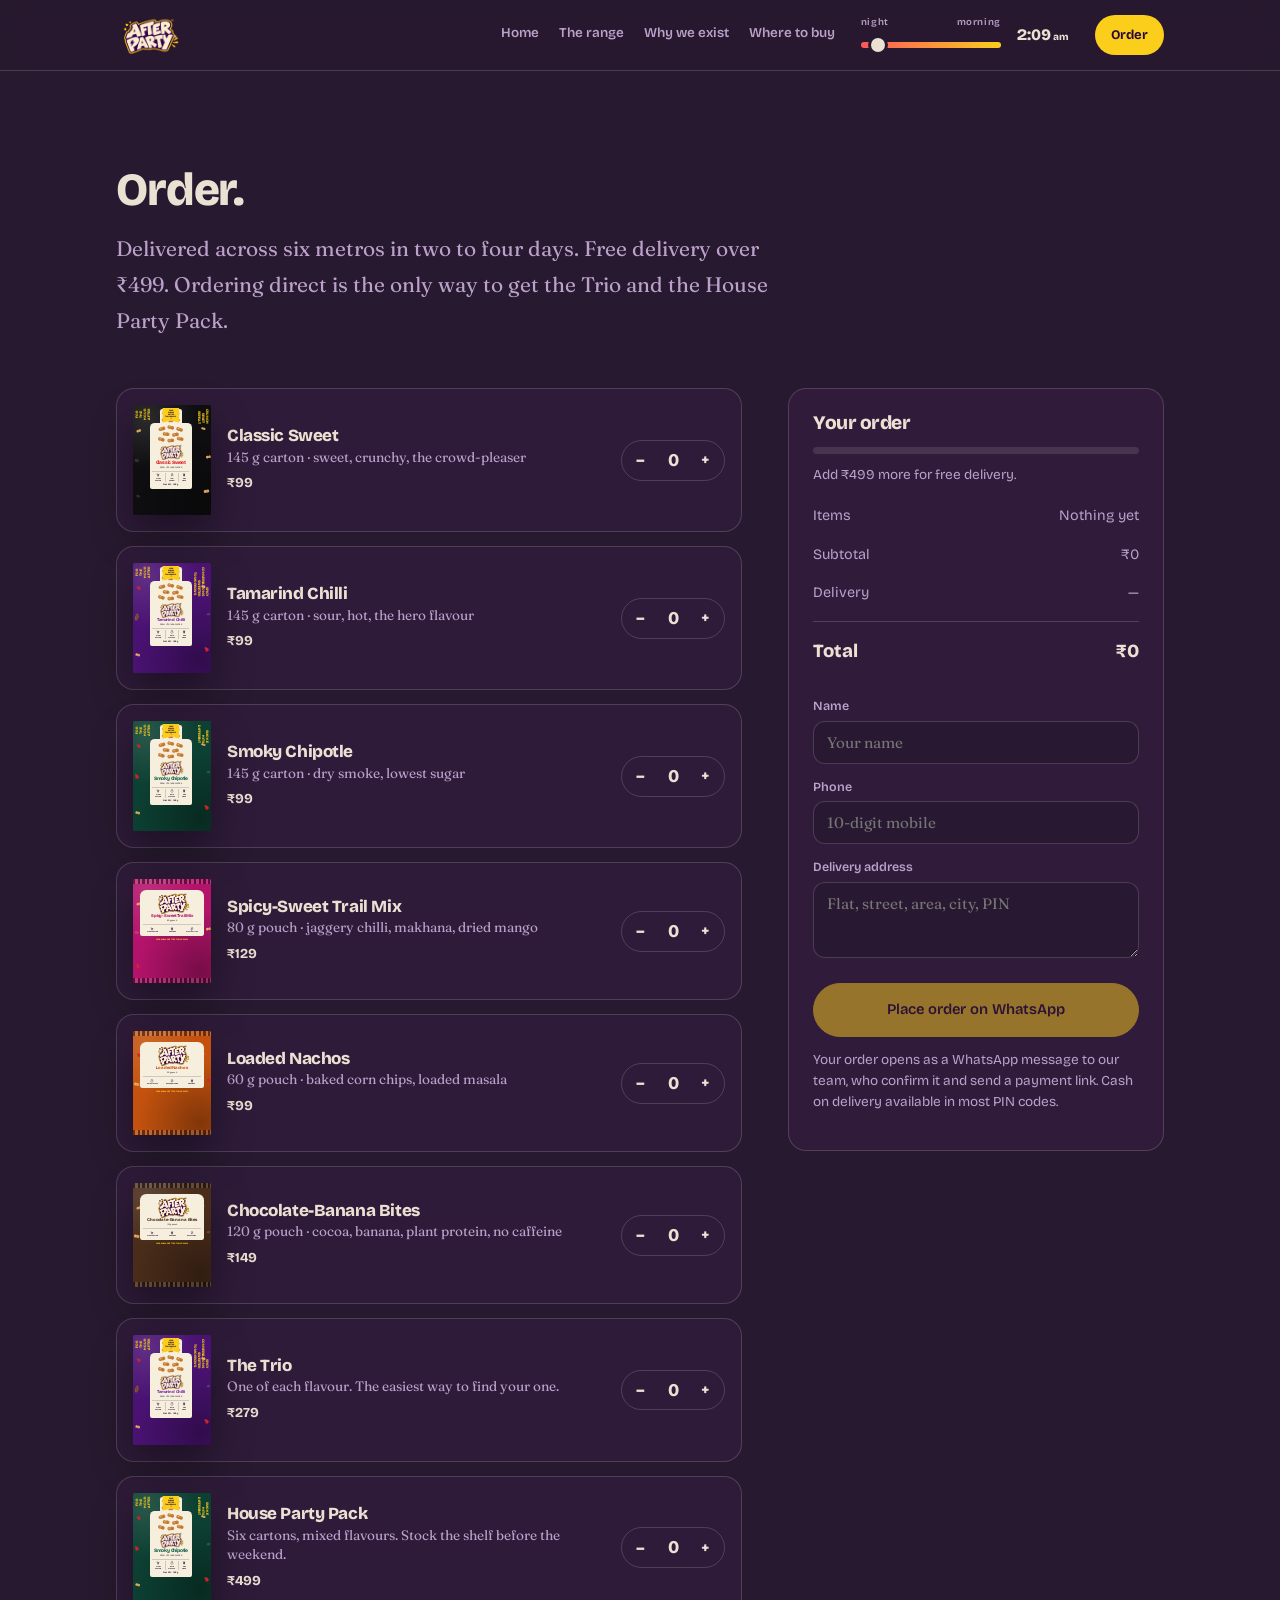
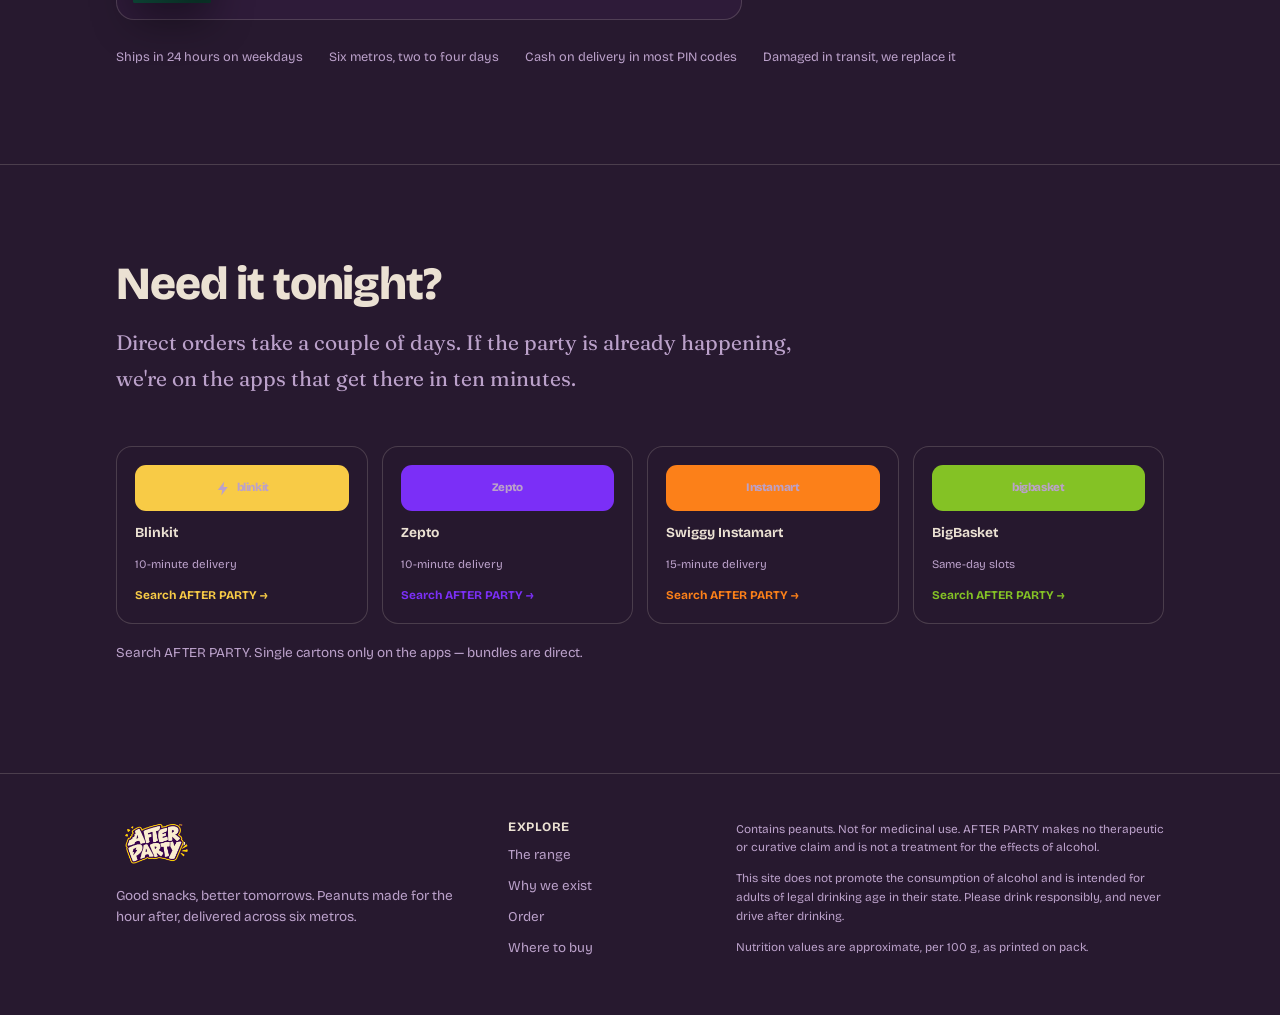
==== commit a622afc4: "Add files via upload" ====
--- a/order.html
+++ b/order.html
@@ -23,9 +23,8 @@
     <nav>
       <a href="index.html">Home</a>
       <a href="product.html">The range</a>
-      <a href="product.html#pack">The pack</a>
       <a href="story.html">Why we exist</a>
-      <a href="index.html#stockists">Where to buy</a>
+      <a href="stockists.html">Where to buy</a>
     </nav>
     <div class="dial">
       <div class="dialtrack">
@@ -118,10 +117,9 @@
       <h4>EXPLORE</h4>
       <ul>
         <li><a href="product.html">The range</a></li>
-        <li><a href="product.html#pack">The pack</a></li>
         <li><a href="story.html">Why we exist</a></li>
         <li><a href="order.html">Order</a></li>
-        <li><a href="index.html#stockists">Where to buy</a></li>
+        <li><a href="stockists.html">Where to buy</a></li>
       </ul>
     </div>
     <div class="legal">
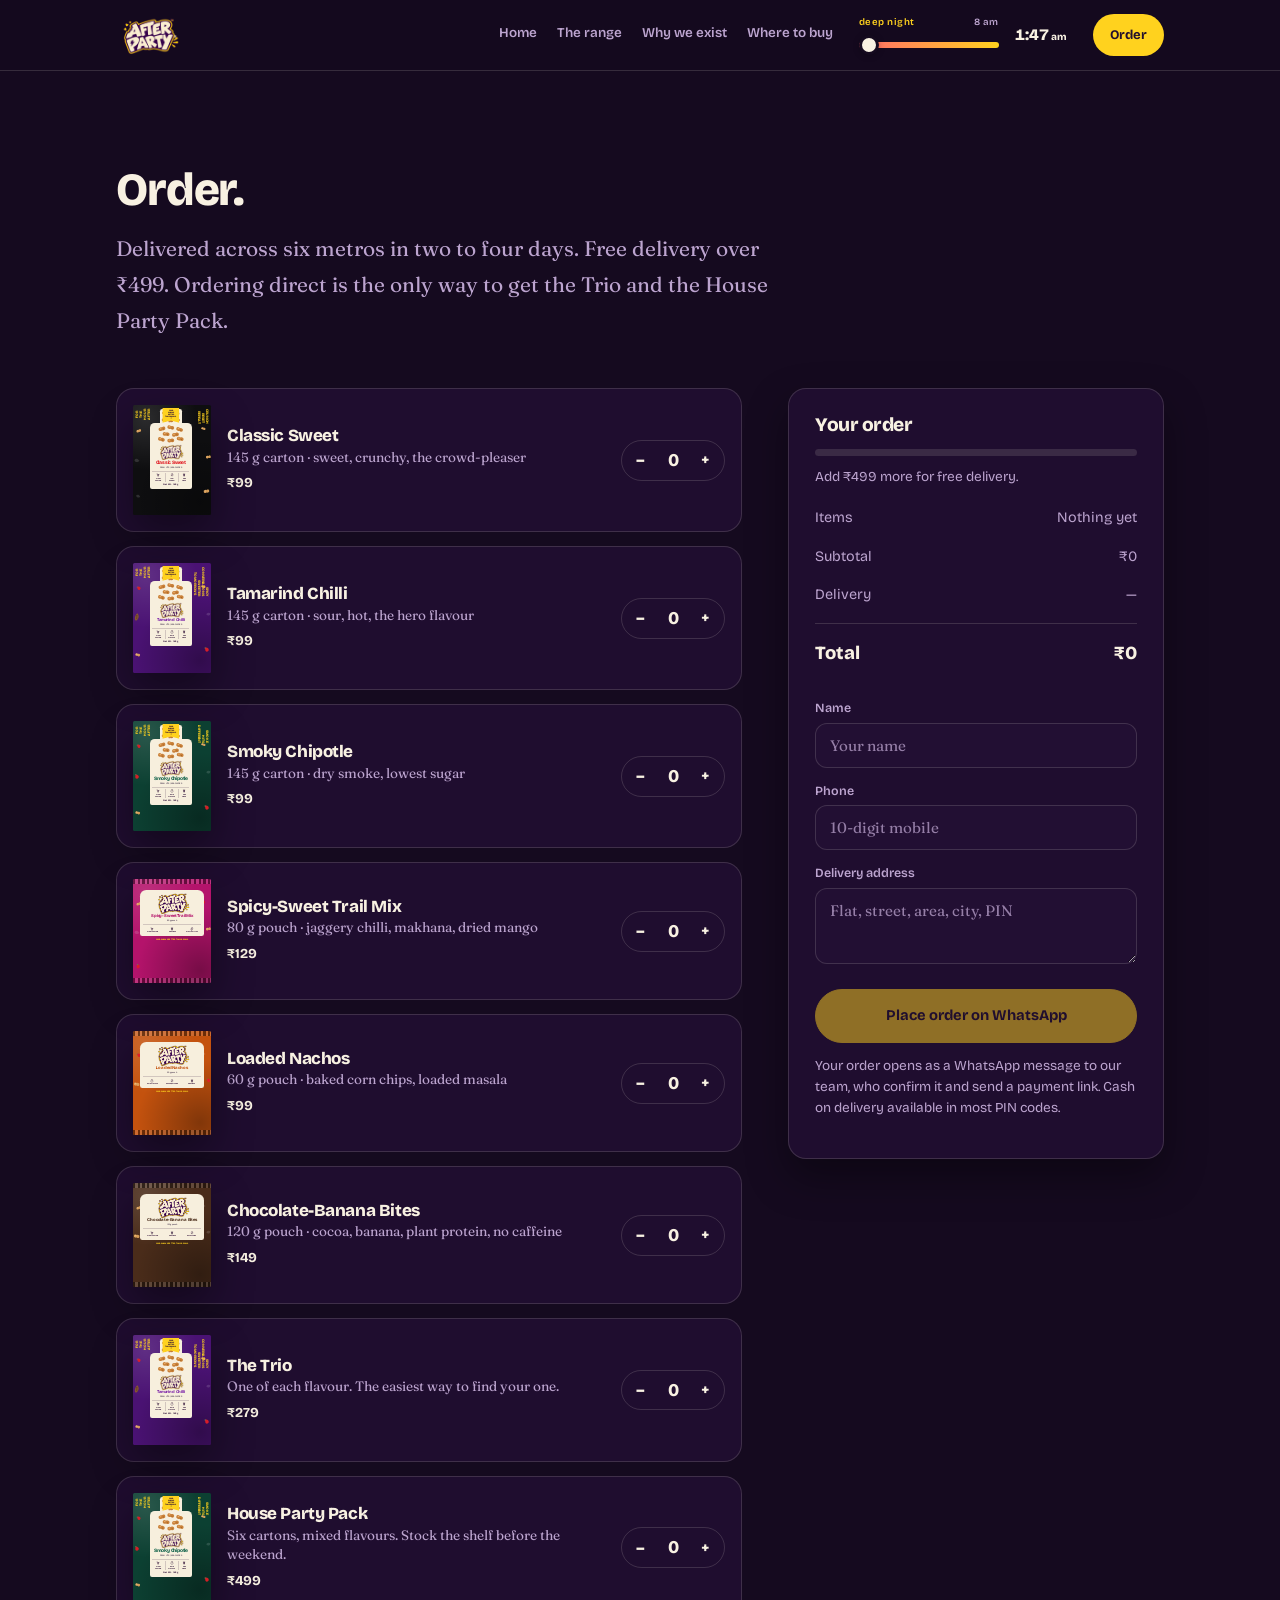
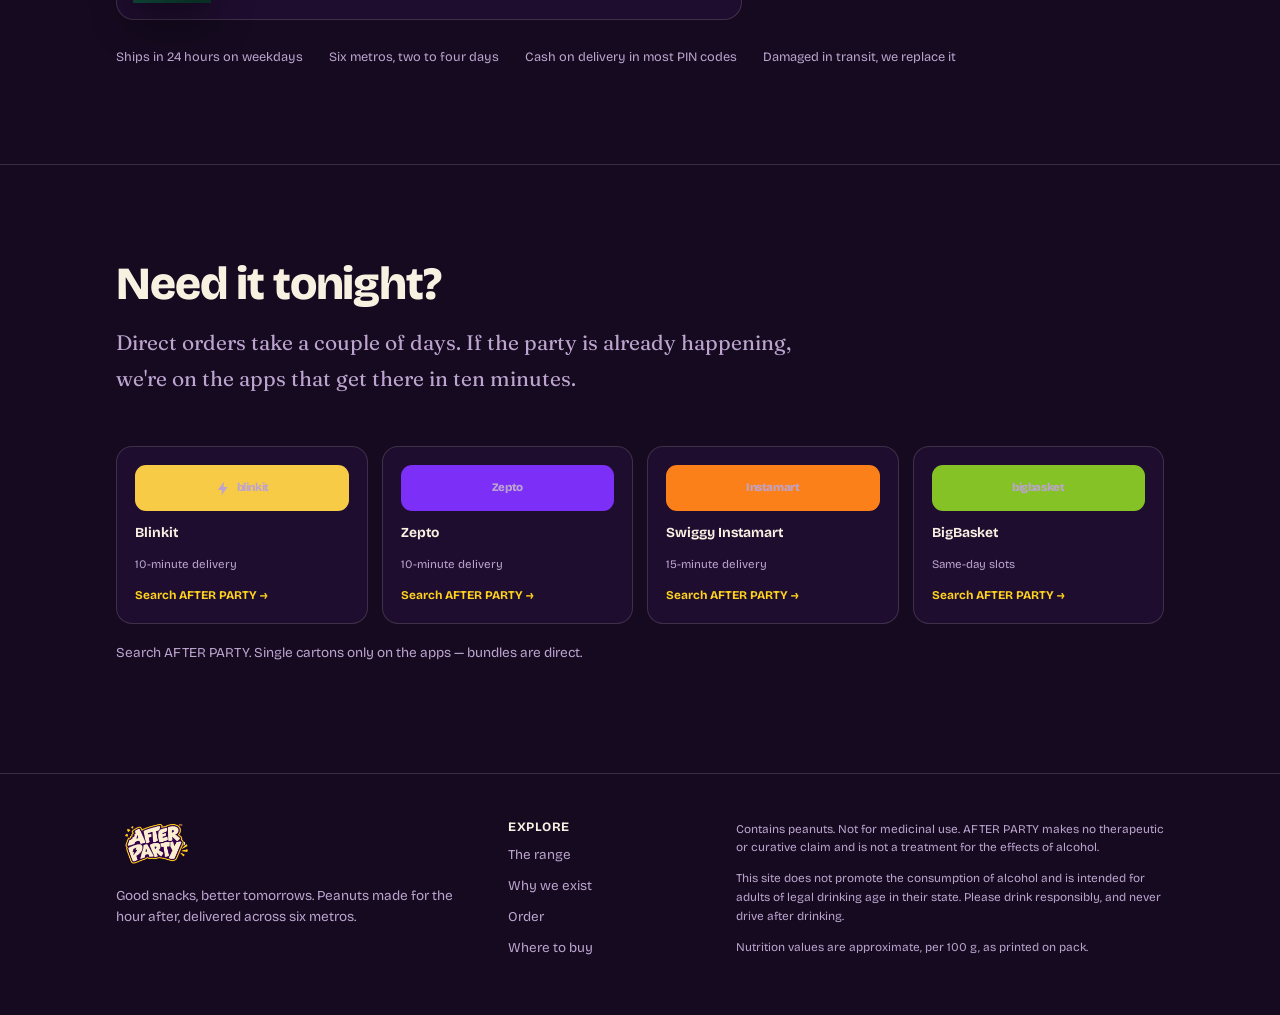
==== commit 8a8ed5e6: "Add files via upload" ====
--- a/order.html
+++ b/order.html
@@ -28,8 +28,9 @@
     </nav>
     <div class="dial">
       <div class="dialtrack">
-        <div class="cap"><span>night</span><span>morning</span></div>
-        <input id="time" type="range" min="0" max="100" value="6" step="1" aria-label="Move the night forward to the morning after" />
+        <div class="cap"><span id="dialcap">deep night</span><span>8 am</span></div>
+        <input id="time" type="range" min="0" max="3" value="0" step="1" list="timestops" aria-label="Move the night forward to the morning after" />
+        <datalist id="timestops"><option value="0"></option><option value="1"></option><option value="2"></option><option value="3"></option></datalist>
       </div>
       <div class="clock" id="clock">1:47<span style="font-size:.62em"> am</span></div>
     </div>
--- a/styles.css
+++ b/styles.css
@@ -1,61 +1,86 @@
 /* ============ AFTER PARTY — shared styles ============ */
 :root{
-  --bg:#1A0B24; --surface:#2A1038; --text:#F7EFDD; --muted:#C0A6CF;
-  --accent:#FFD21E; --accent2:#FF5A5F; --line:rgba(247,239,221,.16);
+  /* palette tokens — rewritten live by the time dial (see initDial in app.js) */
+  --bg:#150A1F;
+  --surface:#241035;
+  --text:#F8F1E2;
+  --muted:#BCA4CF;
+  --accent:#FFD21E;        /* fills: buttons, chips */
+  --accent-ink:#FFD21E;    /* accent used AS TEXT on --bg / --surface */
+  --on-accent:#23102E;     /* text sitting ON an accent fill */
+  --accent2:#FF6B6B;
+  --line:rgba(248,241,226,.15);
+  --shadow:0 18px 40px rgba(0,0,0,.38);
+
+  --card:color-mix(in srgb, var(--surface) 74%, transparent);
+  --field:color-mix(in srgb, var(--surface) 88%, transparent);
   --wrap:1160px; --gut:clamp(20px,5vw,56px); --r:18px; --ink:#2A0B33;
   --display:"Bricolage Grotesque", system-ui, sans-serif;
   --body:"Fraunces", Georgia, serif;
 }
+[id]{scroll-margin-top:96px}
 *{box-sizing:border-box}
 html{scroll-behavior:smooth; -webkit-text-size-adjust:100%}
 @media (prefers-reduced-motion:reduce){ html{scroll-behavior:auto} *{animation:none !important; transition-duration:.001ms !important} }
 body{margin:0; background:var(--bg); color:var(--text); font-family:var(--body);
      font-size:clamp(16px,1.02vw + 13px,18px); line-height:1.72; overflow-x:hidden;
-     transition:background-color .18s linear, color .18s linear}
+     transition:background-color .45s ease, color .45s ease}
 h1,h2,h3,h4,.d{font-family:var(--display); line-height:1.02; letter-spacing:-.025em; font-weight:800; margin:0}
 p{margin:0 0 1em} a{color:inherit}
 img{max-width:100%}
-::selection{background:var(--accent); color:var(--ink)}
-:focus-visible{outline:3px solid var(--accent); outline-offset:3px; border-radius:6px}
+::selection{background:var(--accent); color:var(--on-accent)}
+:focus-visible{outline:3px solid var(--accent-ink); outline-offset:3px; border-radius:8px}
 .wrap{max-width:var(--wrap); margin-inline:auto; padding-inline:var(--gut)}
 .sec{padding-block:clamp(60px,7.5vw,110px); border-top:1px solid var(--line)}
 .sec.first{border-top:0}
 .lede{font-size:clamp(17px,1.1vw + 14px,21px); color:var(--muted); max-width:62ch}
 .small{font-size:.85rem; line-height:1.55; font-family:var(--display); font-weight:400; color:var(--muted)}
-.hint{font-family:var(--display); font-weight:600; font-size:.74rem; letter-spacing:.04em; color:var(--accent)}
+.hint{font-family:var(--display); font-weight:600; font-size:.78rem; letter-spacing:.06em; color:var(--accent-ink); text-transform:none}
 .head{max-width:58ch; margin-bottom:clamp(28px,4vw,50px)}
 .head h2{font-size:clamp(28px,3.6vw,46px); margin-bottom:16px}
 .center{text-align:center; margin-inline:auto}
 
 /* ---------- header ---------- */
-header{position:sticky; top:0; z-index:50; background:color-mix(in srgb, var(--bg) 90%, transparent);
-       backdrop-filter:blur(14px) saturate(1.2); border-bottom:1px solid var(--line)}
+header{position:sticky; top:0; z-index:50; background:color-mix(in srgb, var(--bg) 92%, transparent);
+       backdrop-filter:blur(16px) saturate(1.3); border-bottom:1px solid var(--line);
+       transition:background-color .45s ease, border-color .45s ease}
 .bar{display:flex; align-items:center; gap:clamp(10px,2.4vw,26px); min-height:70px}
 .mark{display:flex; align-items:center; text-decoration:none; flex:none}
 .mark img{height:38px; width:auto; display:block}
 nav{display:flex; gap:20px; margin-left:auto}
 nav a{font-family:var(--display); font-weight:600; font-size:.84rem; text-decoration:none; color:var(--muted); padding:4px 0; border-bottom:2px solid transparent; white-space:nowrap}
-nav a:hover{color:var(--text); border-bottom-color:var(--accent)}
-nav a[aria-current=page]{color:var(--text); border-bottom-color:var(--accent)}
-.cartlink{font-family:var(--display); font-weight:700; font-size:.82rem; text-decoration:none; padding:9px 16px;
-  border-radius:99px; background:var(--accent); color:var(--ink); white-space:nowrap; flex:none}
-.cartlink:hover{filter:brightness(1.06)}
-@media (max-width:1040px){ nav{display:none} .bar{justify-content:space-between} }
+nav a:hover{color:var(--text); border-bottom-color:var(--accent-ink)}
+nav a[aria-current=page]{color:var(--text); border-bottom-color:var(--accent-ink)}
+.cartlink{font-family:var(--display); font-weight:700; font-size:.82rem; text-decoration:none; padding:10px 17px;
+  border-radius:99px; background:var(--accent); color:var(--on-accent); white-space:nowrap; flex:none;
+  transition:background-color .45s ease, color .45s ease, transform .12s ease}
+.cartlink:hover{transform:translateY(-1px)}
+@media (max-width:1040px){
+  .bar{flex-wrap:wrap; padding-block:10px; row-gap:8px}
+  nav{order:3; width:100%; margin-left:0; gap:6px; overflow-x:auto; padding-bottom:2px; -webkit-overflow-scrolling:touch; scrollbar-width:none}
+  nav::-webkit-scrollbar{display:none}
+  nav a{border-bottom:0; padding:7px 13px; border-radius:99px; border:1px solid var(--line); font-size:.78rem}
+  nav a[aria-current=page]{background:var(--accent); color:var(--on-accent); border-color:var(--accent)}
+  .dial{margin-left:auto}
+}
 
 /* ---------- buttons ---------- */
-.btn{display:inline-block; font-family:var(--display); font-weight:600; font-size:.92rem; text-decoration:none;
-     padding:13px 22px; border-radius:99px; border:1.5px solid var(--accent); background:var(--accent);
-     color:var(--ink); cursor:pointer; transition:transform .12s ease}
+.btn{display:inline-block; font-family:var(--display); font-weight:700; font-size:.92rem; text-decoration:none;
+     padding:13px 24px; border-radius:99px; border:1.5px solid var(--accent); background:var(--accent);
+     color:var(--on-accent); cursor:pointer;
+     transition:transform .12s ease, background-color .45s ease, color .45s ease, border-color .45s ease}
 .btn:hover{transform:translateY(-2px)}
 .btn.ghost{background:transparent; color:var(--text); border-color:var(--line)}
-.btn.ghost:hover{border-color:var(--accent)}
+.btn.ghost:hover{border-color:var(--accent-ink); color:var(--accent-ink)}
 .btn.big{font-size:1rem; padding:16px 30px}
 .cta{display:flex; flex-wrap:wrap; gap:12px; margin-top:30px}
 
 /* ============ CARTON ============ */
 .cartbox{container-type:inline-size; width:100%}
 .cart{position:relative; width:100%; border-radius:2cqw; overflow:hidden; color:#fff;
-      font-family:var(--display); background:var(--fbg); box-shadow:0 18px 40px rgba(0,0,0,.38);
+      /* the pack is printed artwork: it keeps brand colours whatever the page theme does */
+      --accent:#FFD21E; --accent-ink:#FFD21E; --ink:#2A0B33; --on-accent:#2A0B33;
+      font-family:var(--display); background:var(--fbg); box-shadow:var(--shadow);
       transition:transform .25s cubic-bezier(.2,.8,.3,1)}
 .cart::before{content:""; position:absolute; inset:0; z-index:0; background:
    radial-gradient(circle at 16% 12%, rgba(255,255,255,.12), transparent 44%),
@@ -136,12 +161,12 @@
 .pclaims{display:flex; justify-content:space-between; gap:1cqw; margin-top:2.4cqw; padding-top:1.8cqw; border-top:.3cqw solid rgba(42,11,51,.18)}
 .pclaims span{display:flex; flex-direction:column; align-items:center; gap:.8cqw; width:32%; font-size:1.85cqw; font-weight:700; line-height:1.2; color:var(--ink)}
 .pclaims svg{width:5.2cqw; height:5.2cqw}
-.pfoot{font-size:2.4cqw; font-weight:800; letter-spacing:.1em; color:var(--accent); padding:3cqw 0}
+.pfoot{font-size:2.4cqw; font-weight:800; letter-spacing:.1em; color:#FFD21E; padding:3cqw 0}
 
 /* ---------- retailer buttons ---------- */
 .retailers{display:grid; grid-template-columns:repeat(auto-fit,minmax(150px,1fr)); gap:14px; margin-top:26px}
 .retailer{display:flex; flex-direction:column; gap:10px; text-decoration:none; padding:18px; border-radius:16px;
-  border:1px solid var(--line); background:color-mix(in srgb, var(--bg) 55%, transparent);
+  border:1px solid var(--line); background:var(--card);
   transition:transform .15s ease, border-color .15s ease, background-color .15s ease}
 .retailer:hover{transform:translateY(-3px); border-color:var(--rc); background:color-mix(in srgb, var(--rc) 12%, transparent)}
 .rlogo{display:flex; align-items:center; justify-content:center; height:46px; border-radius:11px; background:var(--rc); color:var(--rt);
@@ -149,13 +174,15 @@
 .rlogo svg{width:17px; height:17px}
 .retailer b{font-family:var(--display); font-weight:700; font-size:.86rem}
 .retailer span{font-family:var(--display); font-size:.72rem; color:var(--muted)}
-.retailer .go{font-family:var(--display); font-weight:700; font-size:.74rem; color:var(--rc)}
+.retailer .go{font-family:var(--display); font-weight:700; font-size:.74rem; color:var(--accent-ink)}
 
 /* ---------- dial ---------- */
 .dial{display:flex; align-items:center; gap:11px; flex:none}
 .clock{font-family:var(--display); font-weight:800; font-size:1rem; min-width:5.2ch; text-align:right; font-variant-numeric:tabular-nums}
 .dialtrack{width:clamp(84px,11vw,140px); display:flex; flex-direction:column; gap:3px}
-.dialtrack .cap{font-family:var(--display); font-size:.6rem; font-weight:600; letter-spacing:.06em; color:var(--muted); display:flex; justify-content:space-between}
+.dialtrack .cap{font-family:var(--display); font-size:.6rem; font-weight:600; letter-spacing:.05em; color:var(--muted); display:flex; justify-content:space-between; gap:8px; white-space:nowrap}
+.dialtrack .cap #dialcap{color:var(--accent-ink)}
+.dialtrack datalist{display:none}
 @media (max-width:640px){ .dialtrack{width:72px} .clock{font-size:.86rem} .mark img{height:30px} .cartlink{padding:8px 13px; font-size:.76rem} }
 
 /* ---------- hero ---------- */
@@ -176,13 +203,15 @@
 .timeline div{padding:16px 16px 0 0}
 .timeline b{display:block; font-family:var(--display); font-weight:800; font-size:1.05rem}
 .timeline p{margin:4px 0 0; font-size:.88rem; color:var(--muted); line-height:1.5}
-.timeline div:nth-child(2) b{color:var(--accent)}
+.timeline div:nth-child(2) b{color:var(--accent-ink)}
 @media (max-width:620px){ .timeline{grid-template-columns:1fr} .timeline div{border-top:1px solid var(--line); padding-top:12px} .timeline div:first-child{border-top:0} }
 
 /* ---------- sku grid ---------- */
 .skus{display:grid; grid-template-columns:repeat(auto-fit,minmax(255px,1fr)); gap:20px}
 .sku{border:1px solid var(--line); border-radius:var(--r); padding:20px; display:flex; flex-direction:column; gap:10px;
-     background:color-mix(in srgb, var(--surface) 55%, transparent)}
+     background:var(--card)}
+.sku{transition:border-color .2s ease, transform .2s ease}
+.sku:hover{border-color:color-mix(in srgb, var(--accent-ink) 45%, var(--line))}
 .sku:hover .cart{transform:translateY(-6px) rotate(-1.5deg)}
 .sku.shake .cart{animation:wob .5s ease}
 @keyframes wob{0%{transform:translateY(-6px) rotate(-1.5deg)}30%{transform:translateY(-13px) rotate(5deg)}
@@ -193,16 +222,17 @@
 .meter li{display:flex; align-items:center; gap:10px; font-family:var(--display); font-weight:600; font-size:.78rem; color:var(--muted)}
 .meter li span{margin-left:auto; display:flex; gap:4px}
 .meter i{width:7px; height:7px; border-radius:50%; background:color-mix(in srgb, var(--text) 16%, transparent)}
-.meter i.on{background:var(--accent)}
+.meter i.on{background:var(--accent-ink)}
 .sku .price{margin-top:auto; font-family:var(--display); font-weight:800; font-size:1.02rem; padding-top:14px;
             border-top:1px solid var(--line); display:flex; align-items:center; gap:10px; flex-wrap:wrap}
 .sku .price small{font-weight:400; font-size:.74rem; color:var(--muted)}
-.add{margin-left:auto; font-family:var(--display); font-weight:600; font-size:.8rem; cursor:pointer; padding:8px 15px;
-     border-radius:99px; border:1.5px solid var(--accent); background:var(--accent); color:var(--ink)}
-.add:hover{filter:brightness(1.07)}
+.add{margin-left:auto; font-family:var(--display); font-weight:700; font-size:.8rem; cursor:pointer; padding:9px 16px; text-decoration:none;
+     border-radius:99px; border:1.5px solid var(--accent); background:var(--accent); color:var(--on-accent);
+     transition:transform .12s ease, background-color .45s ease, color .45s ease}
+.add:hover{transform:translateY(-1px)}
 .switch{display:inline-flex; padding:4px; border:1px solid var(--line); border-radius:99px; gap:4px; margin-bottom:26px}
 .switch button{font-family:var(--display); font-weight:600; font-size:.85rem; padding:9px 18px; border-radius:99px; border:0; cursor:pointer; background:transparent; color:var(--muted)}
-.switch button[aria-pressed=true]{background:var(--accent); color:var(--ink)}
+.switch button[aria-pressed=true]{background:var(--accent); color:var(--on-accent)}
 
 /* ---------- pack explorer ---------- */
 .explorer{display:grid; grid-template-columns:minmax(0,.95fr) minmax(0,1.05fr); gap:clamp(24px,5vw,54px); align-items:center}
@@ -214,27 +244,27 @@
 .faces{display:flex; flex-wrap:wrap; gap:6px; margin:22px 0 18px}
 .faces button{font-family:var(--display); font-weight:600; font-size:.78rem; padding:7px 13px; border-radius:99px;
               border:1px solid var(--line); background:transparent; color:var(--muted); cursor:pointer}
-.faces button[aria-pressed=true]{color:var(--ink); background:var(--accent); border-color:var(--accent)}
+.faces button[aria-pressed=true]{color:var(--on-accent); background:var(--accent); border-color:var(--accent)}
 .facenote{font-size:.95rem; color:var(--muted); min-height:3.4em}
 input[type=range]{-webkit-appearance:none; appearance:none; width:100%; height:22px; background:transparent; margin:0; cursor:grab}
 input[type=range]::-webkit-slider-runnable-track{height:6px; border-radius:99px; background:linear-gradient(90deg,var(--accent2),var(--accent))}
 input[type=range]::-moz-range-track{height:6px; border-radius:99px; background:linear-gradient(90deg,var(--accent2),var(--accent))}
-input[type=range]::-webkit-slider-thumb{-webkit-appearance:none; width:20px; height:20px; border-radius:50%; background:var(--text); border:3px solid var(--bg); margin-top:-7px}
+input[type=range]::-webkit-slider-thumb{-webkit-appearance:none; width:20px; height:20px; border-radius:50%; background:var(--text); border:3px solid var(--bg); margin-top:-7px; box-shadow:0 1px 6px rgba(0,0,0,.25)}
 input[type=range]::-moz-range-thumb{width:20px; height:20px; border-radius:50%; background:var(--text); border:3px solid var(--bg)}
 
 /* ---------- availability ---------- */
-.availwrap{background:color-mix(in srgb, var(--surface) 60%, transparent); border:1px solid var(--line); border-radius:26px;
+.availwrap{background:var(--card); border:1px solid var(--line); border-radius:26px;
   padding:clamp(26px,4vw,48px)}
 .availquote{font-family:var(--display); font-weight:800; font-size:clamp(24px,3.4vw,42px); letter-spacing:-.03em; line-height:1.08; max-width:18ch}
-.availquote span{display:block; color:var(--accent); font-size:.66em; margin-top:10px; letter-spacing:-.02em}
+.availquote span{display:block; color:var(--accent-ink); font-size:.66em; margin-top:10px; letter-spacing:-.02em}
 .platforms{display:flex; flex-wrap:wrap; gap:10px; margin-top:26px}
 .plat{display:flex; align-items:center; gap:9px; font-family:var(--display); font-weight:700; font-size:.88rem;
-  padding:11px 18px; border-radius:99px; border:1px solid var(--line); background:color-mix(in srgb, var(--bg) 55%, transparent)}
+  padding:11px 18px; border-radius:99px; border:1px solid var(--line); background:var(--card)}
 .plat i{width:11px; height:11px; border-radius:3px; display:block}
 .availgrid{display:grid; grid-template-columns:minmax(0,1fr) minmax(0,300px); gap:clamp(24px,4vw,48px); align-items:center}
 @media (max-width:860px){ .availgrid{grid-template-columns:1fr} }
 .phone{width:100%; max-width:300px; margin-inline:auto; border-radius:38px; padding:10px; background:#0C0913;
-  border:1px solid rgba(255,255,255,.14); box-shadow:0 26px 60px rgba(0,0,0,.45)}
+  border:1px solid rgba(255,255,255,.14); box-shadow:var(--shadow)}
 .screen{background:#151021; border-radius:29px; overflow:hidden; color:#EFE7FB; font-family:var(--display); font-size:.8rem}
 .statusbar{display:flex; justify-content:space-between; padding:9px 18px 4px; font-size:.68rem; font-weight:600; color:#B9A9D6}
 .statusbar b{font-weight:800; color:#EFE7FB}
@@ -257,66 +287,69 @@
 .pick{display:grid; gap:14px}
 .pickrow{display:grid; grid-template-columns:78px minmax(0,1fr) auto; gap:16px; align-items:center;
   border:1px solid var(--line); border-radius:var(--r); padding:16px;
-  background:color-mix(in srgb, var(--surface) 50%, transparent)}
+  background:var(--card)}
 .pickrow h3{font-size:1.06rem; margin-bottom:3px}
 .pickrow p{margin:0; font-size:.85rem; color:var(--muted); line-height:1.45}
 .qty{display:flex; align-items:center; gap:4px; border:1px solid var(--line); border-radius:99px; padding:4px}
 .qty button{width:30px; height:30px; border-radius:50%; border:0; cursor:pointer; background:transparent; color:var(--text);
   font-family:var(--display); font-weight:800; font-size:1rem; line-height:1}
-.qty button:hover{background:var(--accent); color:var(--ink)}
+.qty button:hover{background:var(--accent); color:var(--on-accent)}
 .qty output{min-width:2.2ch; text-align:center; font-family:var(--display); font-weight:800; font-variant-numeric:tabular-nums}
-.summary{border:1px solid var(--line); border-radius:var(--r); padding:24px; position:sticky; top:92px;
-  background:color-mix(in srgb, var(--surface) 62%, transparent)}
+.summary{border:1px solid var(--line); border-radius:var(--r); padding:26px; position:sticky; top:100px; box-shadow:var(--shadow);
+  background:var(--card)}
 .sumline{display:flex; justify-content:space-between; gap:12px; font-family:var(--display); font-size:.9rem; padding:7px 0; color:var(--muted)}
 .sumline.tot{font-size:1.16rem; font-weight:800; color:var(--text); border-top:1px solid var(--line); margin-top:8px; padding-top:14px}
 .summary .btn{width:100%; text-align:center; margin-top:16px}
 .freebar{height:7px; border-radius:99px; background:color-mix(in srgb, var(--text) 12%, transparent); overflow:hidden; margin:6px 0 10px}
-.freebar i{display:block; height:100%; background:var(--accent); width:0; transition:width .35s ease}
+.freebar i{display:block; height:100%; background:var(--accent-ink); width:0; transition:width .35s ease}
 .fields{display:grid; gap:12px; margin-top:20px}
 .fields label{font-family:var(--display); font-weight:600; font-size:.78rem; color:var(--muted); display:block; margin-bottom:4px}
 .fields input, .fields textarea{width:100%; font-family:var(--body); font-size:.95rem; color:var(--text);
-  background:color-mix(in srgb, var(--bg) 70%, transparent); border:1px solid var(--line); border-radius:12px; padding:11px 13px}
+  background:var(--field); border:1px solid var(--line); border-radius:12px; padding:12px 14px;
+  transition:background-color .45s ease, color .45s ease, border-color .15s ease}
+.fields input::placeholder, .fields textarea::placeholder{color:var(--muted); opacity:.75}
+.fields input:focus, .fields textarea:focus{border-color:var(--accent-ink)}
 .fields textarea{min-height:76px; resize:vertical}
 .trust{display:flex; flex-wrap:wrap; gap:14px 26px; margin-top:26px; font-family:var(--display); font-size:.8rem; color:var(--muted)}
 
 /* ---------- misc blocks ---------- */
 .grid2{display:grid; grid-template-columns:repeat(auto-fit,minmax(250px,1fr)); gap:clamp(20px,3vw,40px)}
-.stat b{display:block; font-family:var(--display); font-weight:800; font-size:clamp(30px,3.4vw,44px); line-height:1.05; color:var(--accent)}
+.stat b{display:block; font-family:var(--display); font-weight:800; font-size:clamp(30px,3.4vw,44px); line-height:1.05; color:var(--accent-ink)}
 .stat p{margin:8px 0 0; font-size:.94rem; color:var(--muted); max-width:34ch}
 .bars{display:grid; gap:18px; max-width:640px}
 .bar b{font-family:var(--display); font-weight:600; font-size:.9rem; display:flex; justify-content:space-between; gap:12px; margin-bottom:7px}
 .bar b span{color:var(--muted); font-variant-numeric:tabular-nums}
 .track{height:10px; border-radius:99px; background:color-mix(in srgb, var(--text) 10%, transparent); overflow:hidden}
 .fill{height:100%; width:0; border-radius:99px; background:var(--accent2); transition:width 1.1s cubic-bezier(.2,.7,.2,1)}
-.bar.lead .fill{background:var(--accent)}
+.bar.lead .fill{background:var(--accent-ink)}
 .in .fill{width:var(--w)}
 .evgrid{display:grid; grid-template-columns:minmax(0,1fr) minmax(0,.85fr); gap:clamp(26px,5vw,58px); align-items:start}
 @media (max-width:880px){ .evgrid{grid-template-columns:1fr} }
-.callout{border-left:3px solid var(--accent); padding:4px 0 4px 22px; font-size:clamp(19px,1.5vw + 14px,26px);
+.callout{border-left:3px solid var(--accent-ink); padding:4px 0 4px 22px; font-size:clamp(19px,1.5vw + 14px,26px);
   line-height:1.35; font-family:var(--display); font-weight:600}
 .callout em{font-family:var(--body); font-style:italic; font-weight:400; display:block; font-size:.62em; color:var(--muted); margin-top:14px; line-height:1.5}
 .maprow{display:grid; grid-template-columns:minmax(0,1.05fr) minmax(0,.95fr); gap:clamp(26px,5vw,54px); align-items:center}
 @media (max-width:880px){ .maprow{grid-template-columns:1fr} }
-.mapbox{border:1px solid var(--line); border-radius:var(--r); padding:14px; background:color-mix(in srgb, var(--surface) 45%, transparent)}
+.mapbox{border:1px solid var(--line); border-radius:var(--r); padding:14px; background:var(--card)}
 .mapbox svg{width:100%; height:auto; display:block}
 .statement{font-size:clamp(18px,1.3vw + 14px,22px); line-height:1.5}
-.mantra{font-family:var(--display); font-weight:800; font-size:clamp(23px,2.5vw,33px); margin-top:24px; color:var(--accent)}
+.mantra{font-family:var(--display); font-weight:800; font-size:clamp(23px,2.5vw,33px); margin-top:24px; color:var(--accent-ink)}
 .mantra span{display:block; color:var(--text); font-size:.62em; font-weight:600; margin-top:8px}
 .segs{display:grid; grid-template-columns:repeat(auto-fit,minmax(240px,1fr)); border:1px solid var(--line); border-radius:var(--r); overflow:hidden}
 .seg{padding:26px; border-right:1px solid var(--line)}
 .seg:last-child{border-right:0}
 @media (max-width:880px){ .seg{border-right:0; border-bottom:1px solid var(--line)} .seg:last-child{border-bottom:0} }
-.seg .tag{font-family:var(--display); font-weight:600; font-size:.74rem; color:var(--accent)}
+.seg .tag{font-family:var(--display); font-weight:700; font-size:.74rem; letter-spacing:.05em; color:var(--accent-ink)}
 .seg h3{font-size:1.18rem; margin:8px 0 10px}
 .seg p{font-size:.93rem; color:var(--muted); margin:0}
 .seg .meta{margin-top:14px; font-family:var(--display); font-size:.8rem; font-weight:600}
 .rows{border-top:1px solid var(--line)}
 .row{display:grid; grid-template-columns:minmax(0,.9fr) minmax(0,1.4fr) minmax(0,1.1fr); gap:20px; padding:20px 0; border-bottom:1px solid var(--line); align-items:baseline}
 .row h4{font-size:1.02rem} .row p{margin:0; font-size:.93rem; color:var(--muted)}
-.row .win2{font-family:var(--display); font-weight:600; font-size:.92rem; color:var(--accent)}
+.row .win2{font-family:var(--display); font-weight:600; font-size:.92rem; color:var(--accent-ink)}
 @media (max-width:760px){ .row{grid-template-columns:1fr; gap:8px} }
 .tiles{display:grid; grid-template-columns:repeat(auto-fit,minmax(215px,1fr)); gap:18px}
-.tile{border-radius:16px; padding:24px; min-height:158px; display:flex; flex-direction:column; justify-content:space-between; font-family:var(--display); color:#fff}
+.tile{border-radius:16px; box-shadow:var(--shadow); padding:24px; min-height:158px; display:flex; flex-direction:column; justify-content:space-between; font-family:var(--display); color:#fff}
 .tile p{font-size:clamp(17px,1.4vw,20px); font-weight:800; line-height:1.15; margin:0}
 .tile span{font-size:.68rem; font-weight:600; opacity:.85}
 .tile.a{background:#0E0E10; border:1px solid #E01E26}
@@ -331,7 +364,7 @@
 footer h4{font-family:var(--display); font-size:.8rem; font-weight:700; color:var(--text); margin-bottom:10px; letter-spacing:.04em}
 footer ul{list-style:none; margin:0; padding:0; display:grid; gap:7px}
 footer ul a{font-family:var(--display); font-size:.84rem; text-decoration:none; color:var(--muted)}
-footer ul a:hover{color:var(--accent)}
+footer ul a:hover{color:var(--accent-ink)}
 .legal{font-family:var(--display); font-size:.74rem; line-height:1.6}
 .skip{position:absolute; left:-999px}
-.skip:focus{left:var(--gut); top:10px; z-index:99; background:var(--accent); color:var(--ink); padding:10px 16px; border-radius:8px; font-family:var(--display)}
+.skip:focus{left:var(--gut); top:10px; z-index:99; background:var(--accent); color:var(--on-accent); padding:10px 16px; border-radius:8px; font-family:var(--display)}
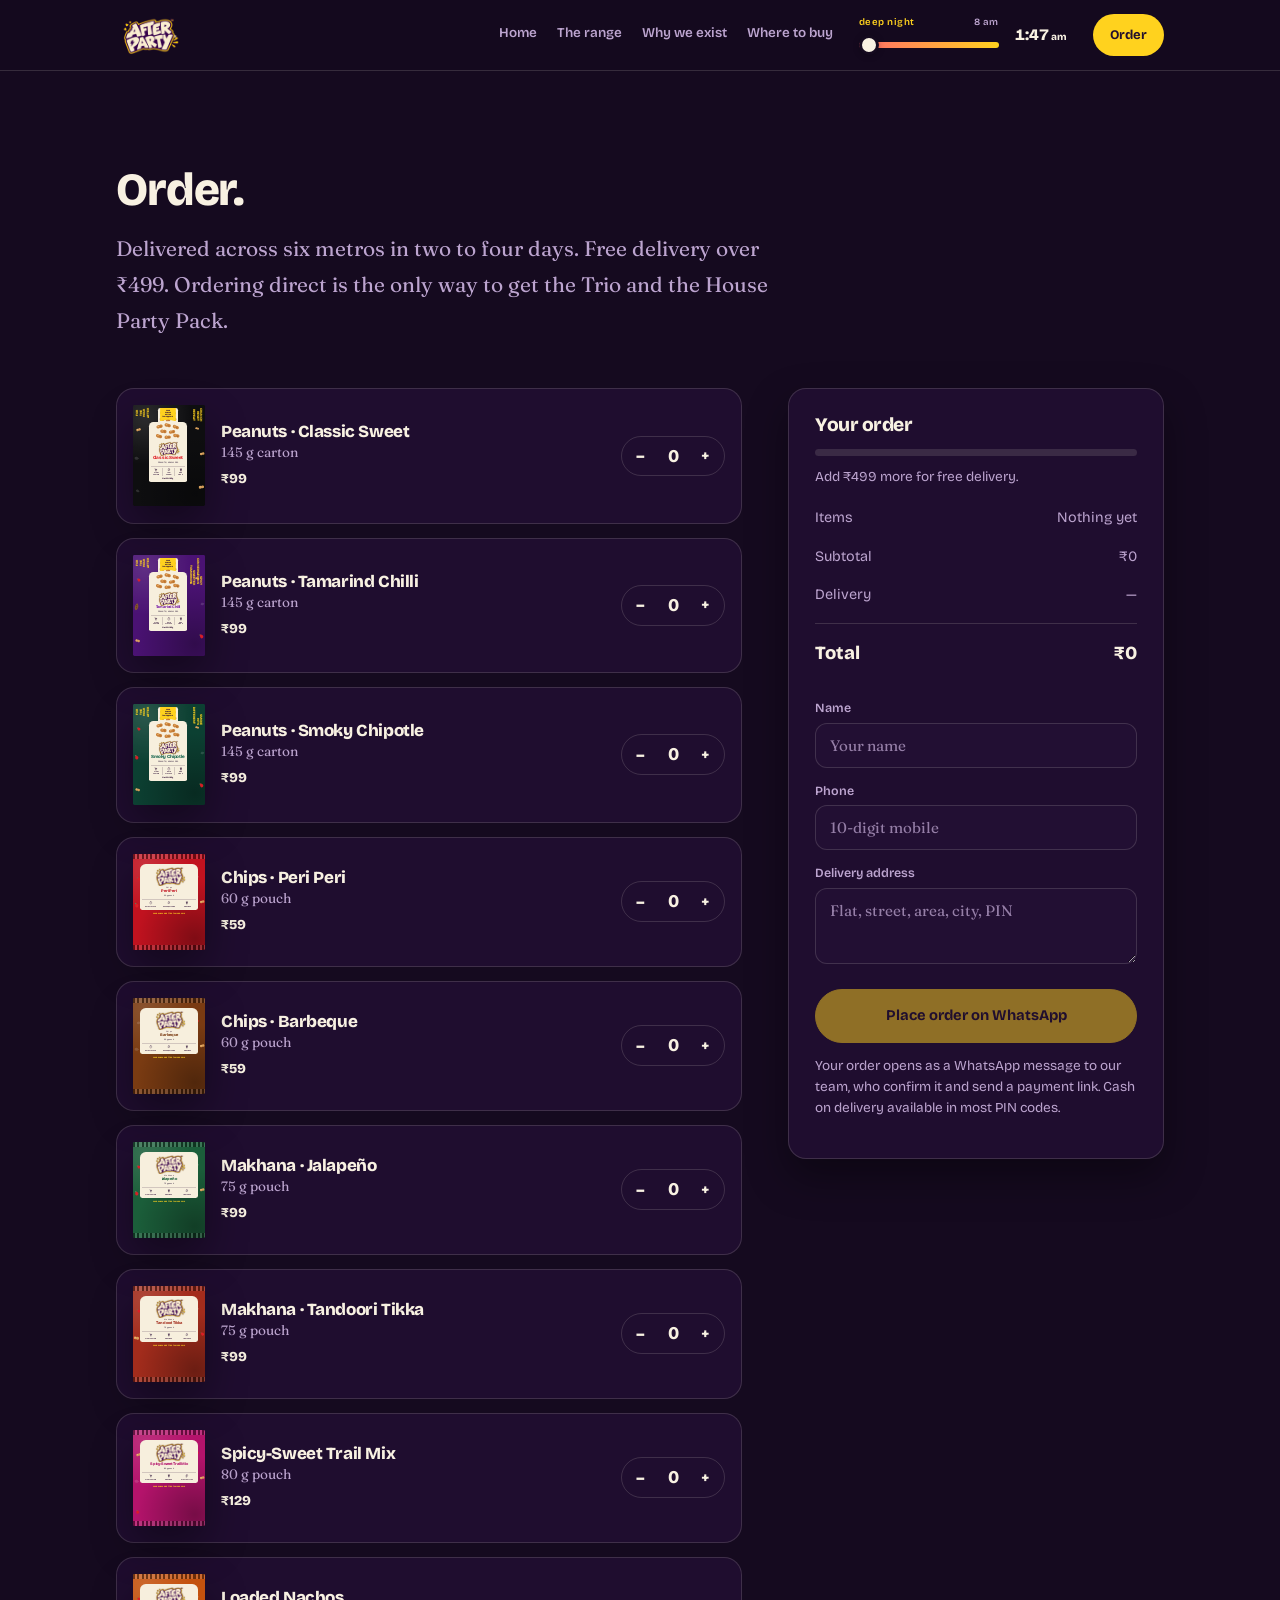
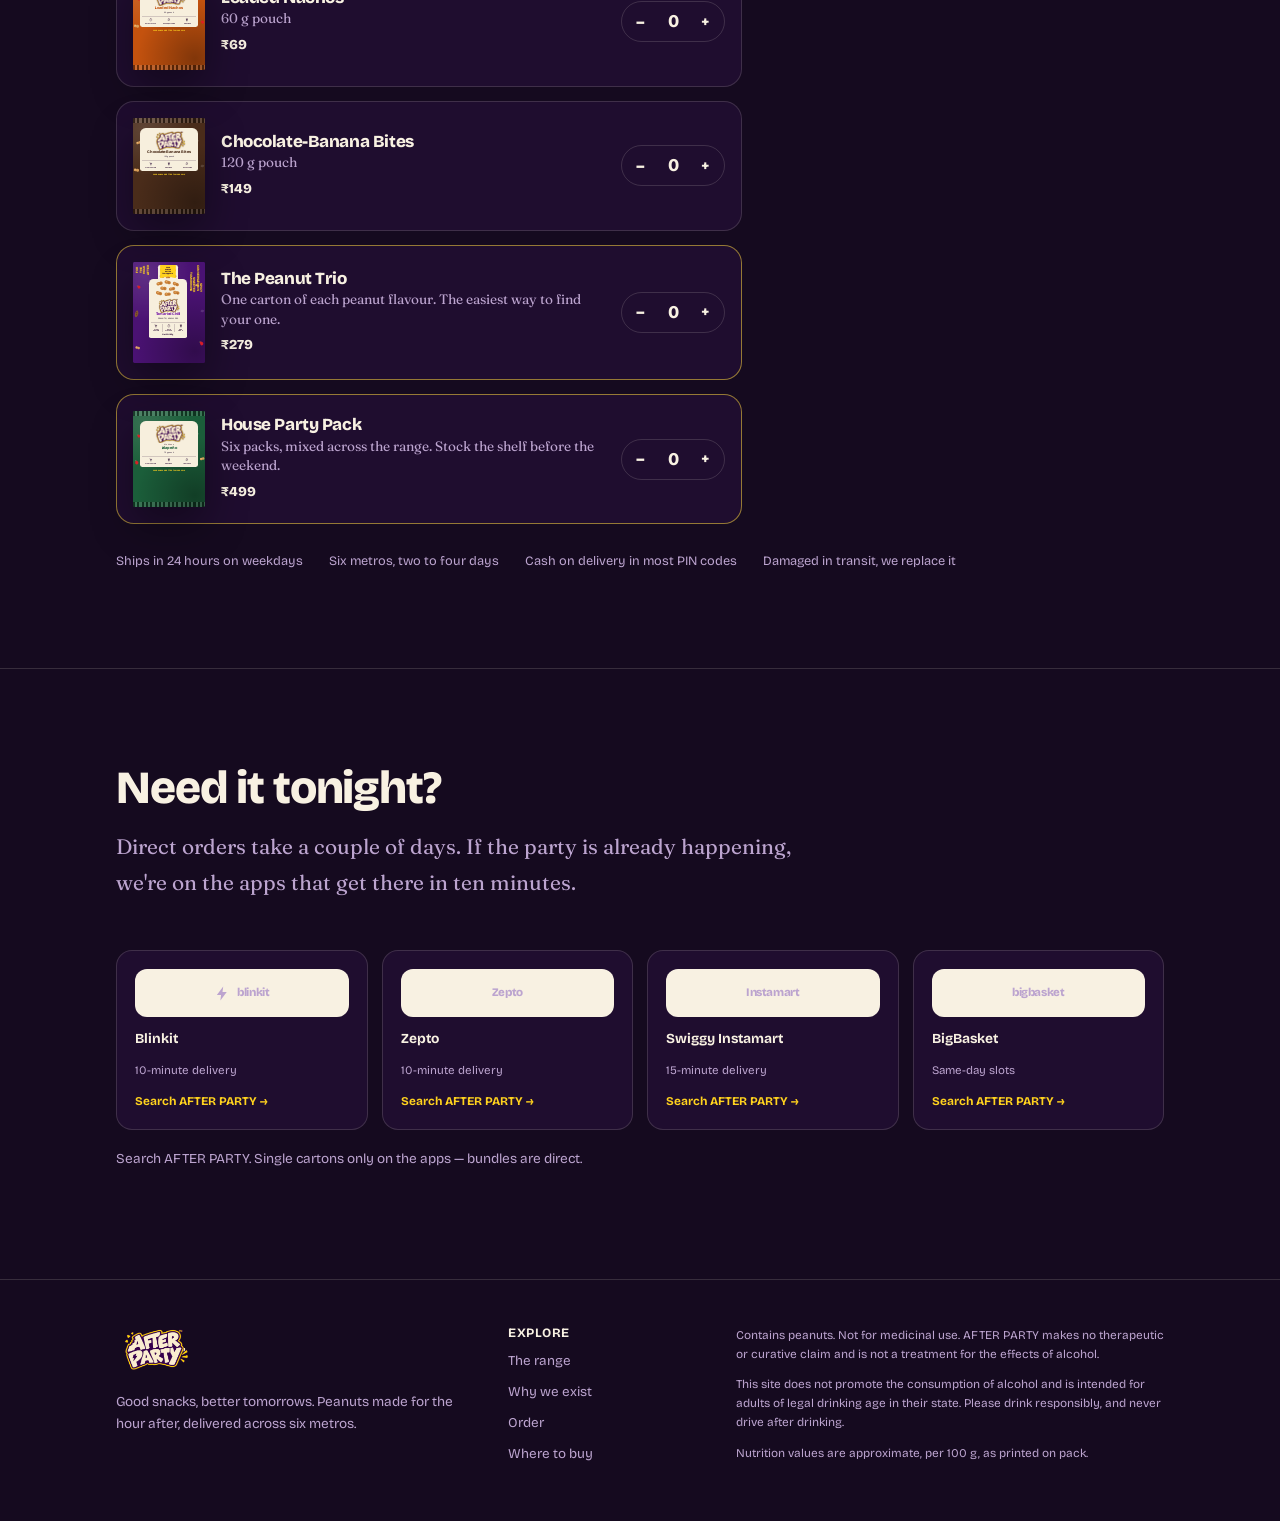
==== commit 9deb45d5: "Add files via upload" ====
--- a/order.html
+++ b/order.html
@@ -85,19 +85,19 @@
       <p class="lede">Direct orders take a couple of days. If the party is already happening, we're on the apps that get there in ten minutes.</p>
     </div>
           <div class="retailers">
-      <a class="retailer" style="--rc:#F8CB46;--rt:#1A1A1A" href="https://blinkit.com" target="_blank" rel="noopener">
+      <a class="retailer" href="https://blinkit.com" target="_blank" rel="noopener">
         <span class="rlogo"><svg viewBox="0 0 24 24" fill="currentColor"><path d="M13 2 4 14h6l-1 8 9-12h-6z"/></svg>blinkit</span>
         <b>Blinkit</b><span>10-minute delivery</span><span class="go">Search AFTER PARTY →</span>
       </a>
-      <a class="retailer" style="--rc:#7B2FF7;--rt:#ffffff" href="https://www.zeptonow.com" target="_blank" rel="noopener">
+      <a class="retailer" href="https://www.zeptonow.com" target="_blank" rel="noopener">
         <span class="rlogo">Zepto</span>
         <b>Zepto</b><span>10-minute delivery</span><span class="go">Search AFTER PARTY →</span>
       </a>
-      <a class="retailer" style="--rc:#FC8019;--rt:#ffffff" href="https://www.swiggy.com/instamart" target="_blank" rel="noopener">
+      <a class="retailer" href="https://www.swiggy.com/instamart" target="_blank" rel="noopener">
         <span class="rlogo">Instamart</span>
         <b>Swiggy Instamart</b><span>15-minute delivery</span><span class="go">Search AFTER PARTY →</span>
       </a>
-      <a class="retailer" style="--rc:#84C225;--rt:#ffffff" href="https://www.bigbasket.com" target="_blank" rel="noopener">
+      <a class="retailer" href="https://www.bigbasket.com" target="_blank" rel="noopener">
         <span class="rlogo">bigbasket</span>
         <b>BigBasket</b><span>Same-day slots</span><span class="go">Search AFTER PARTY →</span>
       </a>
--- a/styles.css
+++ b/styles.css
@@ -156,6 +156,7 @@
 .crimp.b{margin-top:auto}
 .plabel{background:#F7EFDD; color:var(--ink); width:88%; margin-top:7cqw; border-radius:8cqw 8cqw 3cqw 3cqw; padding:3cqw 3cqw 3.5cqw}
 .plabel .lg{width:62%; margin:0 auto .5cqw; display:block}
+.pkind{font-size:2.5cqw; font-weight:700; letter-spacing:.14em; color:#7A6270; margin-top:.4cqw}
 .pname{font-size:5.4cqw; font-weight:800; letter-spacing:-.035em; line-height:1.05; color:var(--facc2, #2A0B33)}
 .psub{font-size:2.6cqw; font-weight:600; letter-spacing:.08em; color:#5A4A5E; margin-top:.8cqw}
 .pclaims{display:flex; justify-content:space-between; gap:1cqw; margin-top:2.4cqw; padding-top:1.8cqw; border-top:.3cqw solid rgba(42,11,51,.18)}
@@ -163,14 +164,24 @@
 .pclaims svg{width:5.2cqw; height:5.2cqw}
 .pfoot{font-size:2.4cqw; font-weight:800; letter-spacing:.1em; color:#FFD21E; padding:3cqw 0}
 
+/* ---------- flavour chips inside a product card ---------- */
+.fchips{display:flex; flex-wrap:wrap; gap:6px; margin-top:2px}
+.fchip{font-family:var(--display); font-weight:600; font-size:.74rem; padding:6px 12px; border-radius:99px; cursor:pointer;
+  border:1px solid var(--line); background:transparent; color:var(--muted);
+  transition:background-color .15s ease, color .15s ease, border-color .15s ease}
+.fchip:hover{color:var(--text); border-color:var(--accent-ink)}
+.fchip[aria-pressed=true]{background:var(--accent); border-color:var(--accent); color:var(--on-accent)}
+
 /* ---------- retailer buttons ---------- */
 .retailers{display:grid; grid-template-columns:repeat(auto-fit,minmax(150px,1fr)); gap:14px; margin-top:26px}
 .retailer{display:flex; flex-direction:column; gap:10px; text-decoration:none; padding:18px; border-radius:16px;
   border:1px solid var(--line); background:var(--card);
   transition:transform .15s ease, border-color .15s ease, background-color .15s ease}
-.retailer:hover{transform:translateY(-3px); border-color:var(--rc); background:color-mix(in srgb, var(--rc) 12%, transparent)}
-.rlogo{display:flex; align-items:center; justify-content:center; height:46px; border-radius:11px; background:var(--rc); color:var(--rt);
-  font-family:var(--display); font-weight:800; font-size:1.02rem; letter-spacing:-.04em; gap:5px}
+.retailer:hover{transform:translateY(-3px); border-color:var(--accent-ink); background:color-mix(in srgb, var(--accent-ink) 10%, var(--card))}
+.rlogo{display:flex; align-items:center; justify-content:center; height:48px; border-radius:12px;
+  background:var(--text); color:var(--bg);
+  font-family:var(--display); font-weight:800; font-size:1.04rem; letter-spacing:-.04em; gap:6px;
+  transition:background-color .45s ease, color .45s ease}
 .rlogo svg{width:17px; height:17px}
 .retailer b{font-family:var(--display); font-weight:700; font-size:.86rem}
 .retailer span{font-family:var(--display); font-size:.72rem; color:var(--muted)}
@@ -285,11 +296,13 @@
 .ordergrid{display:grid; grid-template-columns:minmax(0,1.25fr) minmax(0,.75fr); gap:clamp(24px,4vw,46px); align-items:start}
 @media (max-width:900px){ .ordergrid{grid-template-columns:1fr} }
 .pick{display:grid; gap:14px}
-.pickrow{display:grid; grid-template-columns:78px minmax(0,1fr) auto; gap:16px; align-items:center;
+.pickrow{display:grid; grid-template-columns:72px minmax(0,1fr) auto; gap:16px; align-items:center;
   border:1px solid var(--line); border-radius:var(--r); padding:16px;
   background:var(--card)}
 .pickrow h3{font-size:1.06rem; margin-bottom:3px}
 .pickrow p{margin:0; font-size:.85rem; color:var(--muted); line-height:1.45}
+.pickrow .rowprice{margin-top:6px; font-family:var(--display); font-weight:800; color:var(--text)}
+.pickrow.bundle{border-color:color-mix(in srgb, var(--accent-ink) 45%, var(--line))}
 .qty{display:flex; align-items:center; gap:4px; border:1px solid var(--line); border-radius:99px; padding:4px}
 .qty button{width:30px; height:30px; border-radius:50%; border:0; cursor:pointer; background:transparent; color:var(--text);
   font-family:var(--display); font-weight:800; font-size:1rem; line-height:1}
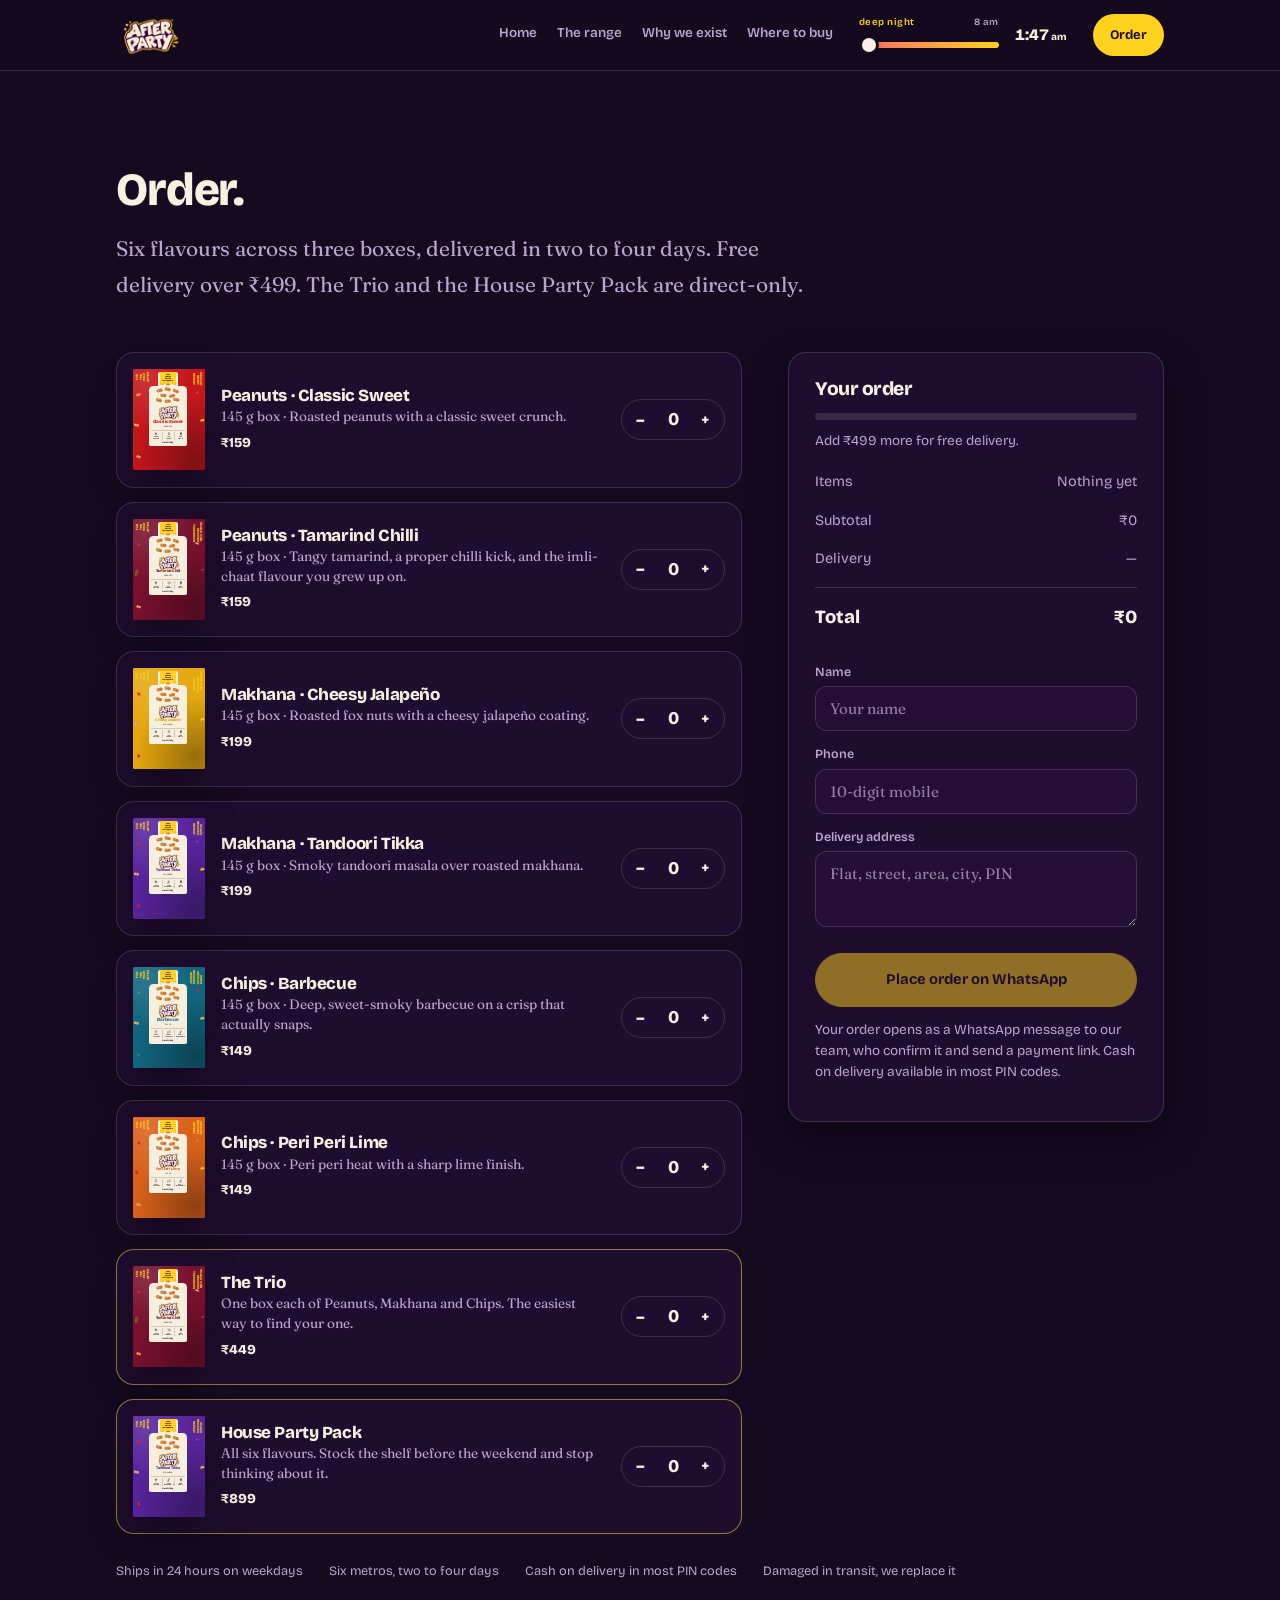
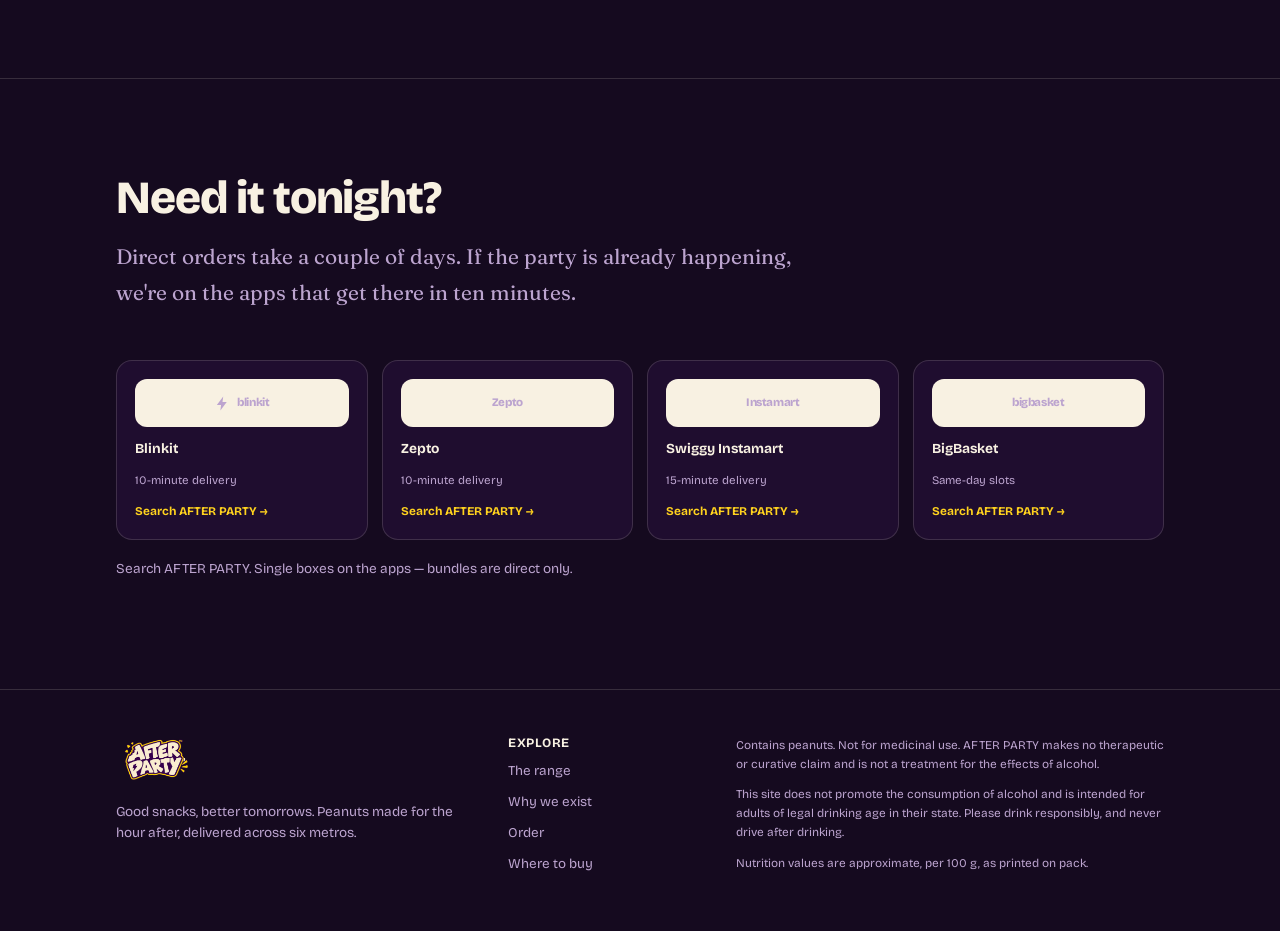
==== commit d959c465: "Add files via upload" ====
--- a/order.html
+++ b/order.html
@@ -44,7 +44,7 @@
   <div class="wrap">
     <div class="head">
       <h2>Order.</h2>
-      <p class="lede">Delivered across six metros in two to four days. Free delivery over ₹499. Ordering direct is the only way to get the Trio and the House Party Pack.</p>
+      <p class="lede">Six flavours across three boxes, delivered in two to four days. Free delivery over ₹499. The Trio and the House Party Pack are direct-only.</p>
     </div>
     <div class="ordergrid">
       <div class="pick" id="pick"></div>
@@ -102,7 +102,7 @@
         <b>BigBasket</b><span>Same-day slots</span><span class="go">Search AFTER PARTY →</span>
       </a>
     </div>
-    <p class="small" style="margin-top:18px">Search AFTER PARTY. Single cartons only on the apps — bundles are direct.</p>
+    <p class="small" style="margin-top:18px">Search AFTER PARTY. Single boxes on the apps — bundles are direct only.</p>
   </div>
 </section>
 
--- a/styles.css
+++ b/styles.css
@@ -163,6 +163,8 @@
 .pclaims span{display:flex; flex-direction:column; align-items:center; gap:.8cqw; width:32%; font-size:1.85cqw; font-weight:700; line-height:1.2; color:var(--ink)}
 .pclaims svg{width:5.2cqw; height:5.2cqw}
 .pfoot{font-size:2.4cqw; font-weight:800; letter-spacing:.1em; color:#FFD21E; padding:3cqw 0}
+
+.vtaste{font-size:.9rem; color:var(--text); border-left:2px solid var(--accent-ink); padding-left:12px; margin:0}
 
 /* ---------- flavour chips inside a product card ---------- */
 .fchips{display:flex; flex-wrap:wrap; gap:6px; margin-top:2px}
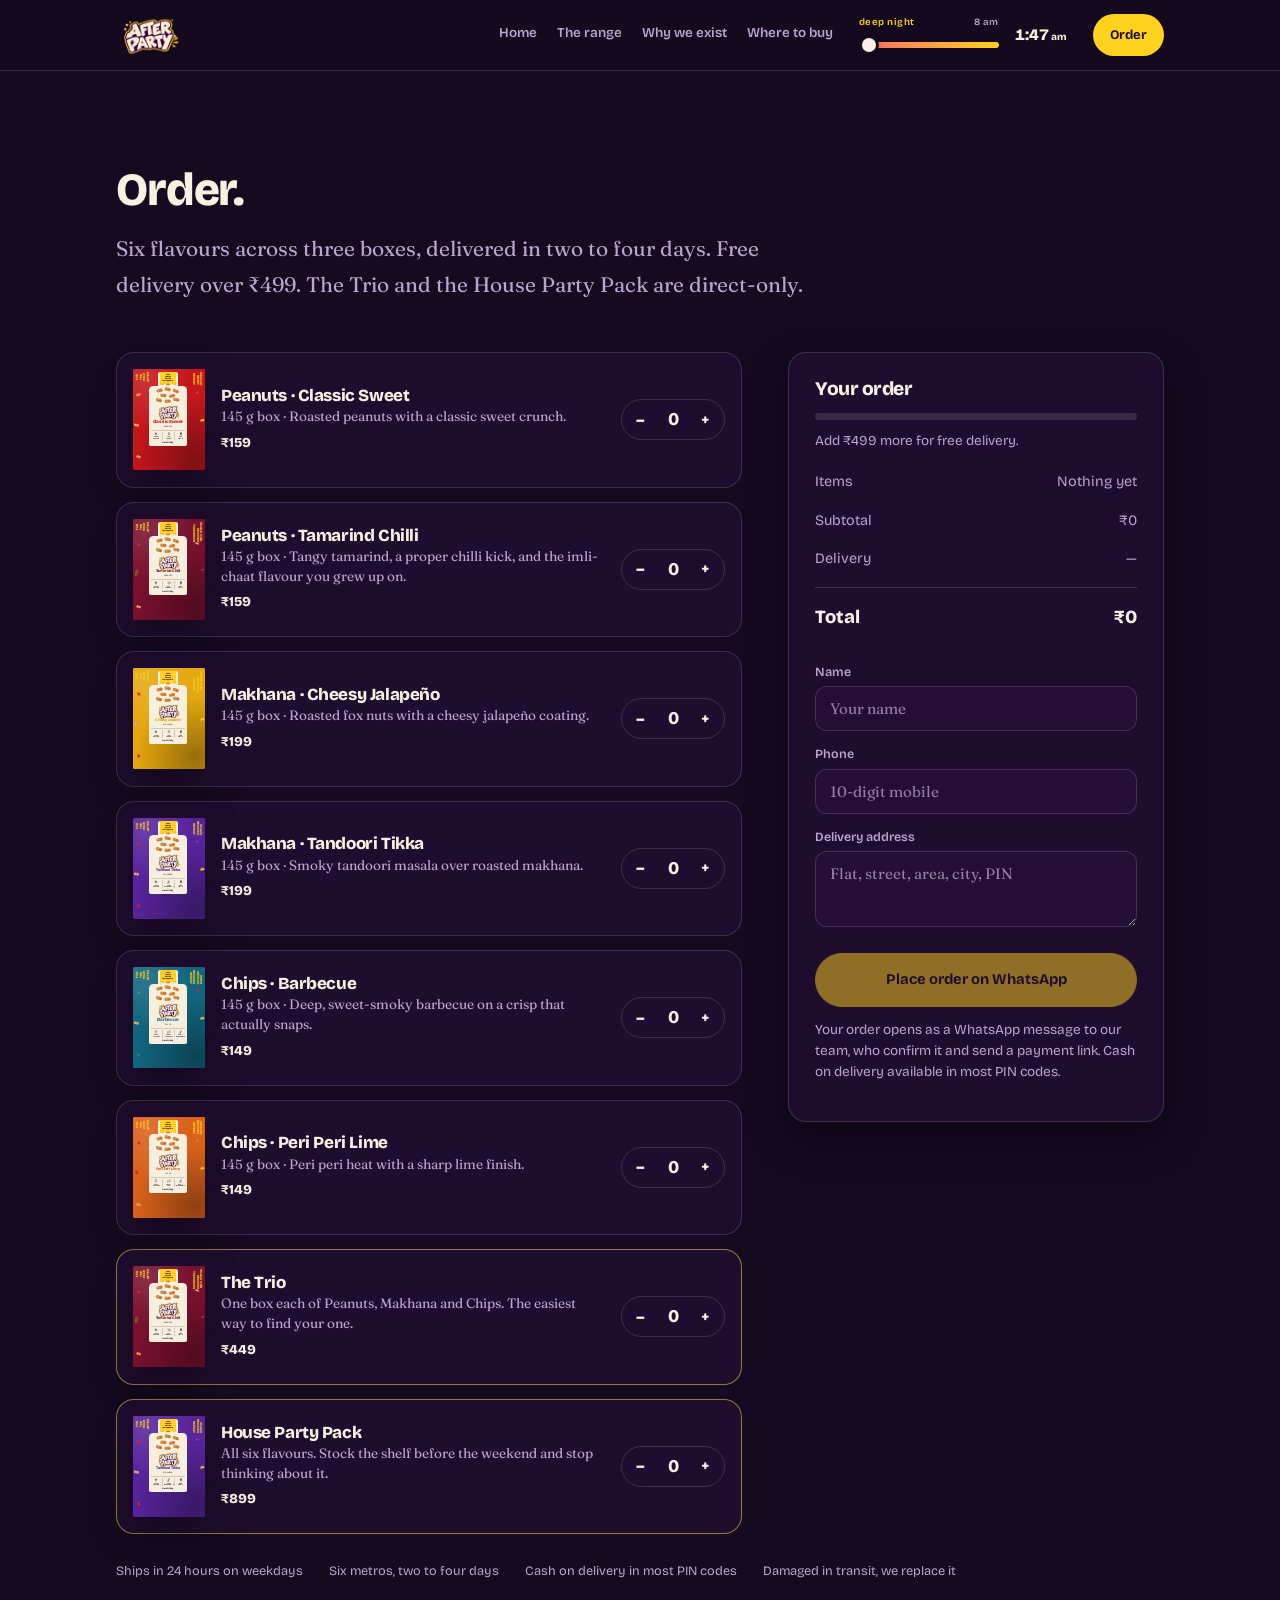
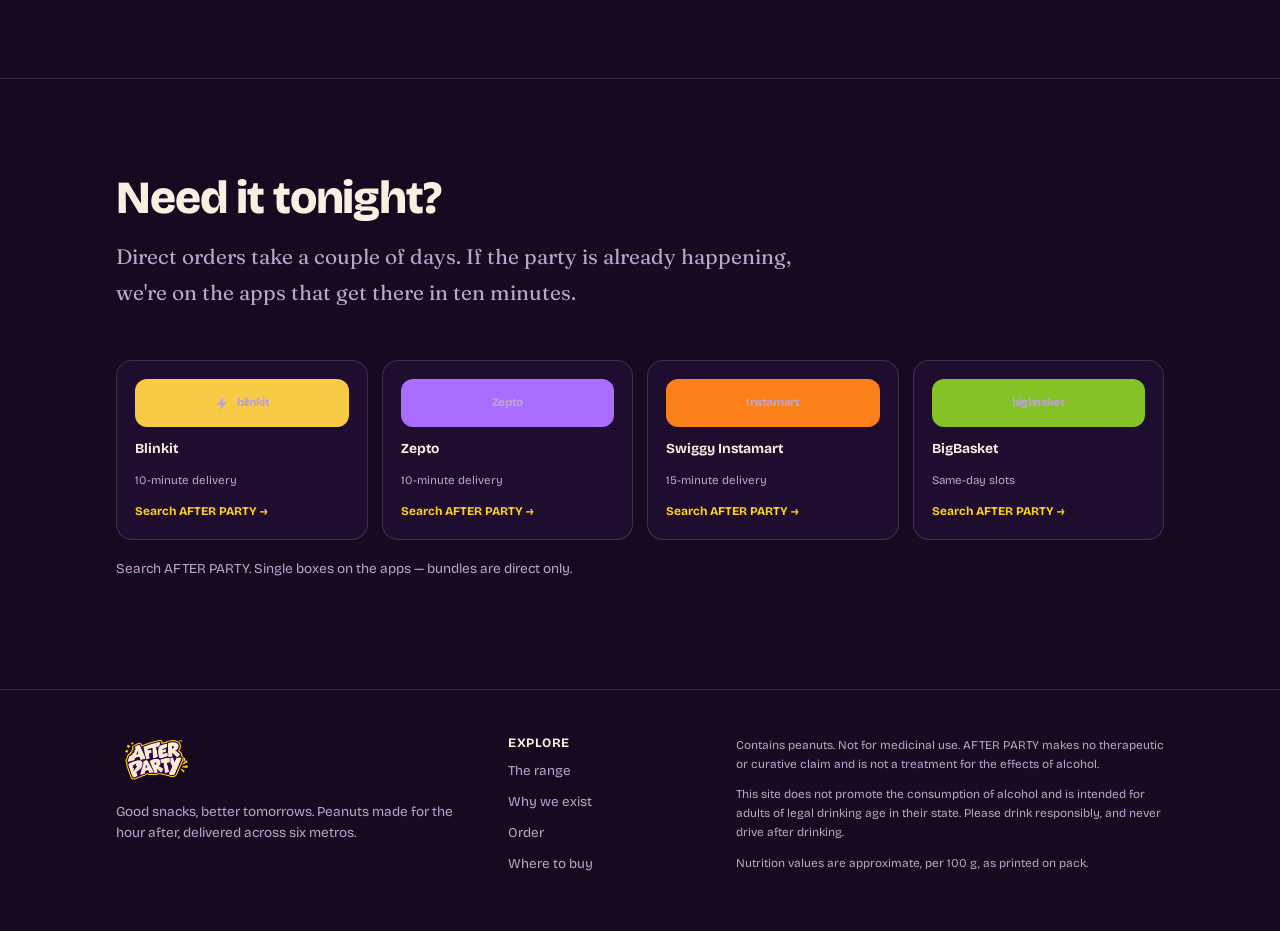
==== commit 3b759e6a: "Add files via upload" ====
--- a/order.html
+++ b/order.html
@@ -85,19 +85,19 @@
       <p class="lede">Direct orders take a couple of days. If the party is already happening, we're on the apps that get there in ten minutes.</p>
     </div>
           <div class="retailers">
-      <a class="retailer" href="https://blinkit.com" target="_blank" rel="noopener">
+      <a class="retailer" style="--rc:#F8CB46;--rc-deep:#8A6A00" href="https://blinkit.com" target="_blank" rel="noopener">
         <span class="rlogo"><svg viewBox="0 0 24 24" fill="currentColor"><path d="M13 2 4 14h6l-1 8 9-12h-6z"/></svg>blinkit</span>
         <b>Blinkit</b><span>10-minute delivery</span><span class="go">Search AFTER PARTY →</span>
       </a>
-      <a class="retailer" href="https://www.zeptonow.com" target="_blank" rel="noopener">
+      <a class="retailer" style="--rc:#A96EFF;--rc-deep:#5A17C4" href="https://www.zeptonow.com" target="_blank" rel="noopener">
         <span class="rlogo">Zepto</span>
         <b>Zepto</b><span>10-minute delivery</span><span class="go">Search AFTER PARTY →</span>
       </a>
-      <a class="retailer" href="https://www.swiggy.com/instamart" target="_blank" rel="noopener">
+      <a class="retailer" style="--rc:#FC8019;--rc-deep:#B4500A" href="https://www.swiggy.com/instamart" target="_blank" rel="noopener">
         <span class="rlogo">Instamart</span>
         <b>Swiggy Instamart</b><span>15-minute delivery</span><span class="go">Search AFTER PARTY →</span>
       </a>
-      <a class="retailer" href="https://www.bigbasket.com" target="_blank" rel="noopener">
+      <a class="retailer" style="--rc:#84C225;--rc-deep:#3F6E12" href="https://www.bigbasket.com" target="_blank" rel="noopener">
         <span class="rlogo">bigbasket</span>
         <b>BigBasket</b><span>Same-day slots</span><span class="go">Search AFTER PARTY →</span>
       </a>
--- a/styles.css
+++ b/styles.css
@@ -179,15 +179,20 @@
 .retailer{display:flex; flex-direction:column; gap:10px; text-decoration:none; padding:18px; border-radius:16px;
   border:1px solid var(--line); background:var(--card);
   transition:transform .15s ease, border-color .15s ease, background-color .15s ease}
-.retailer:hover{transform:translateY(-3px); border-color:var(--accent-ink); background:color-mix(in srgb, var(--accent-ink) 10%, var(--card))}
+.retailer:hover{transform:translateY(-3px); border-color:var(--rc); background:color-mix(in srgb, var(--rc) 12%, var(--card))}
+html[data-phase=dawn] .retailer:hover, html[data-phase=morning] .retailer:hover{border-color:var(--rc-deep); background:color-mix(in srgb, var(--rc-deep) 10%, var(--card))}
+/* retailer marks keep their own brand colour; the label flips with the page theme.
+   --rc is the shade used behind black text (dark themes), --rc-deep behind white (light themes). */
 .rlogo{display:flex; align-items:center; justify-content:center; height:48px; border-radius:12px;
-  background:var(--text); color:var(--bg);
+  background:var(--rc); color:#111111;
   font-family:var(--display); font-weight:800; font-size:1.04rem; letter-spacing:-.04em; gap:6px;
   transition:background-color .45s ease, color .45s ease}
+html[data-phase=dawn] .rlogo, html[data-phase=morning] .rlogo{background:var(--rc-deep); color:#FFFFFF}
 .rlogo svg{width:17px; height:17px}
 .retailer b{font-family:var(--display); font-weight:700; font-size:.86rem}
 .retailer span{font-family:var(--display); font-size:.72rem; color:var(--muted)}
 .retailer .go{font-family:var(--display); font-weight:700; font-size:.74rem; color:var(--accent-ink)}
+.retailer b{color:var(--text)}
 
 /* ---------- dial ---------- */
 .dial{display:flex; align-items:center; gap:11px; flex:none}
